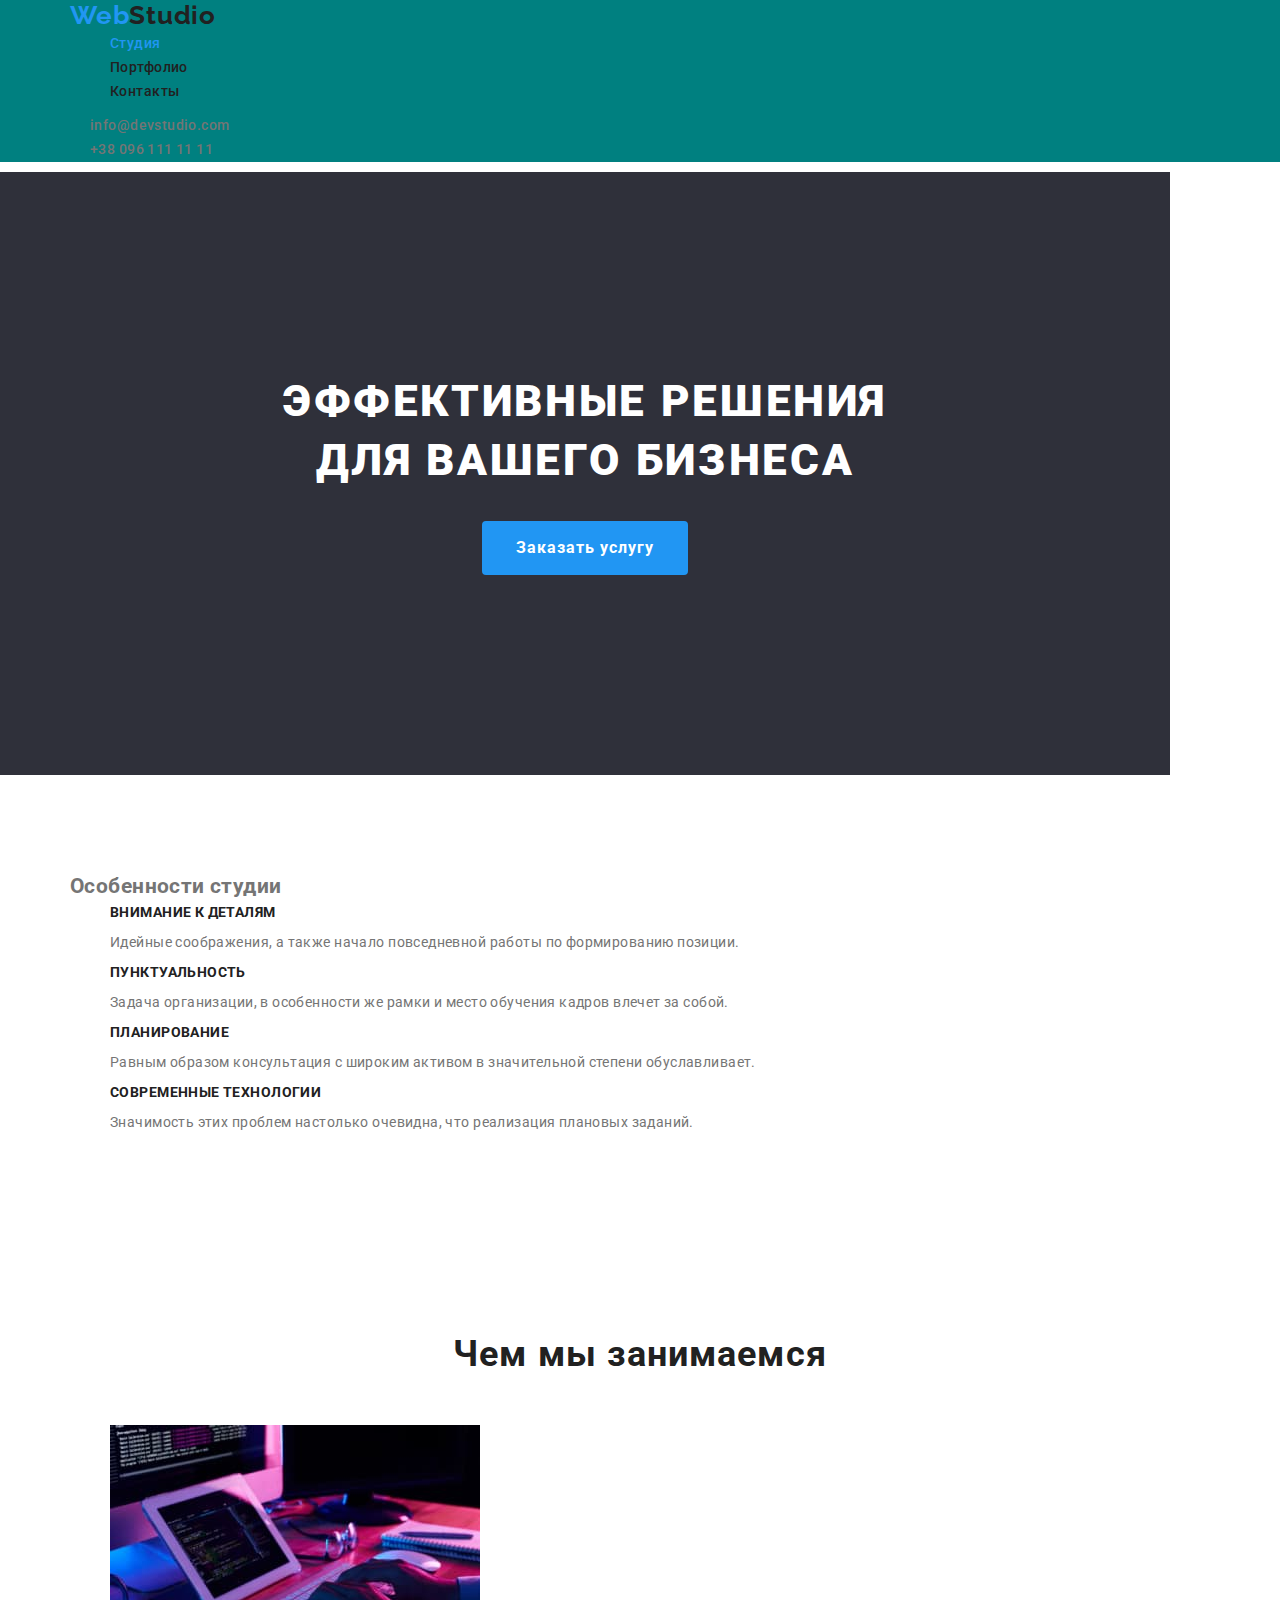
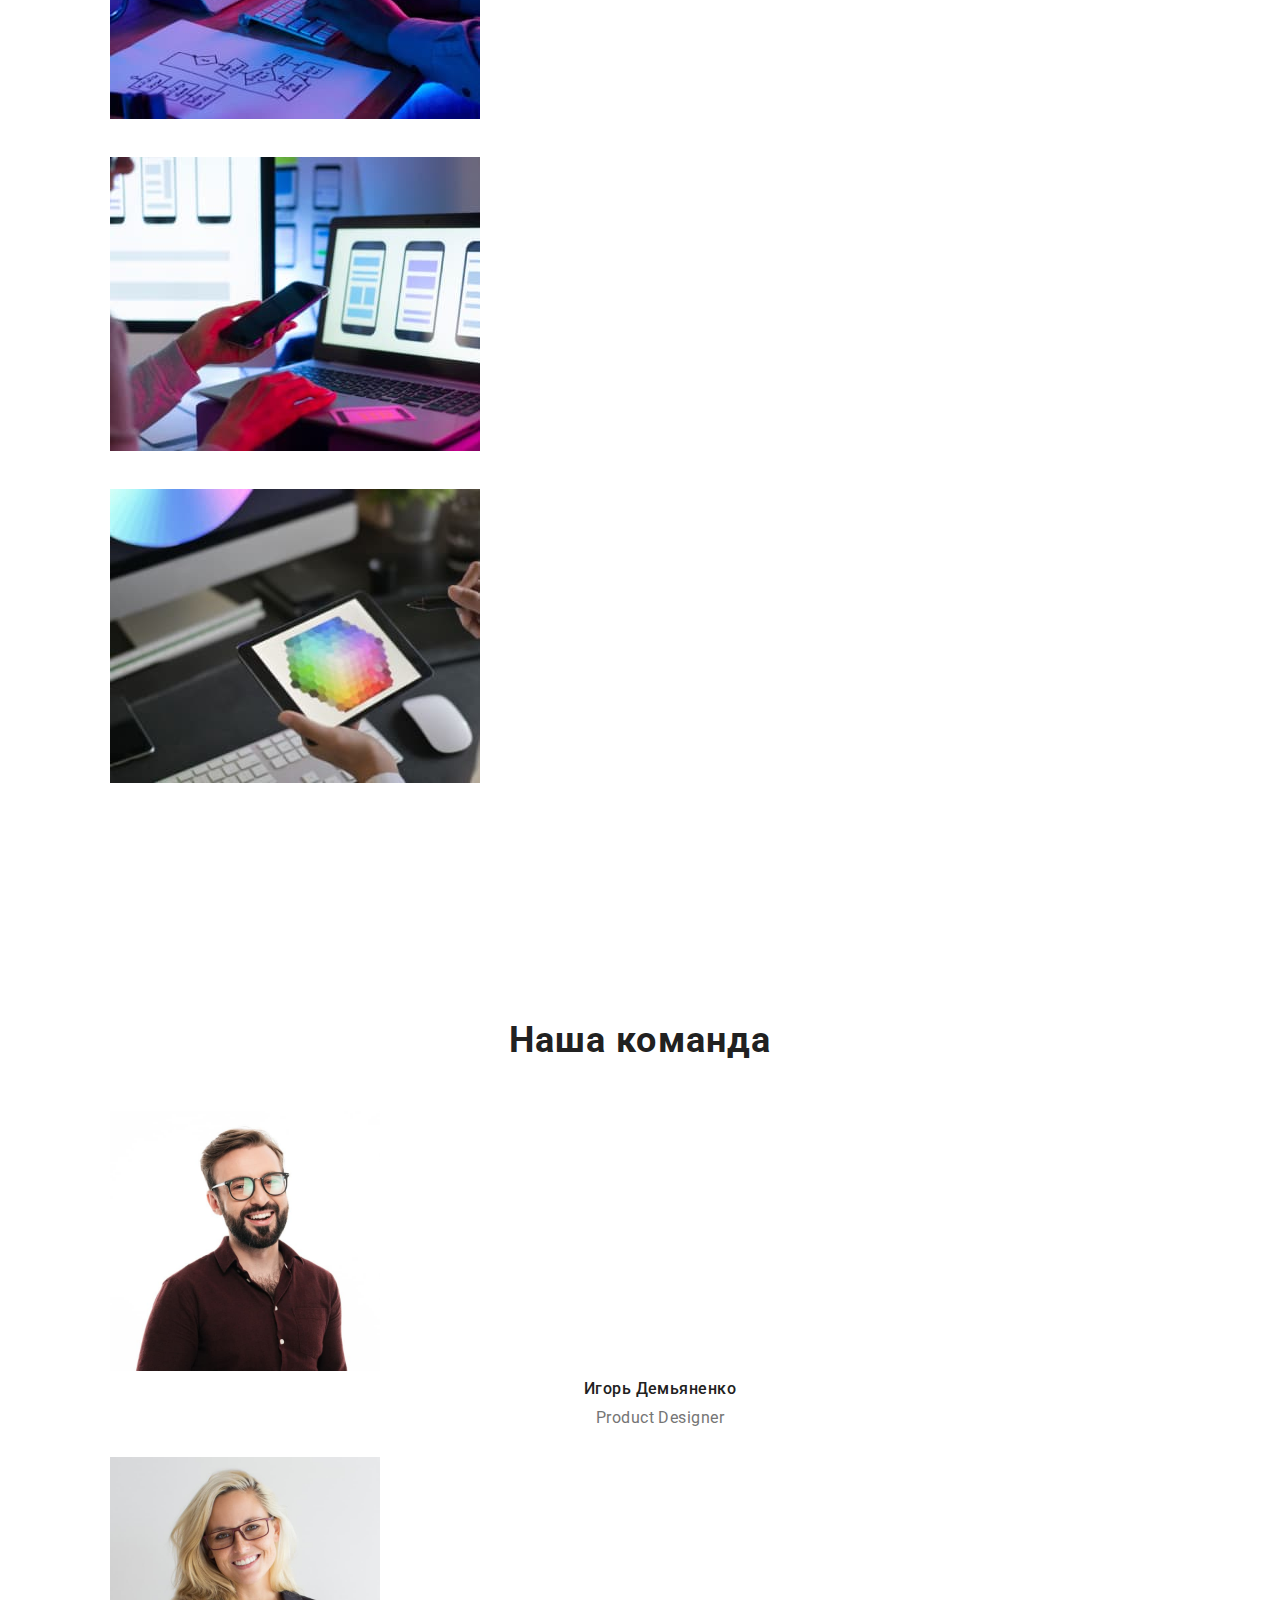
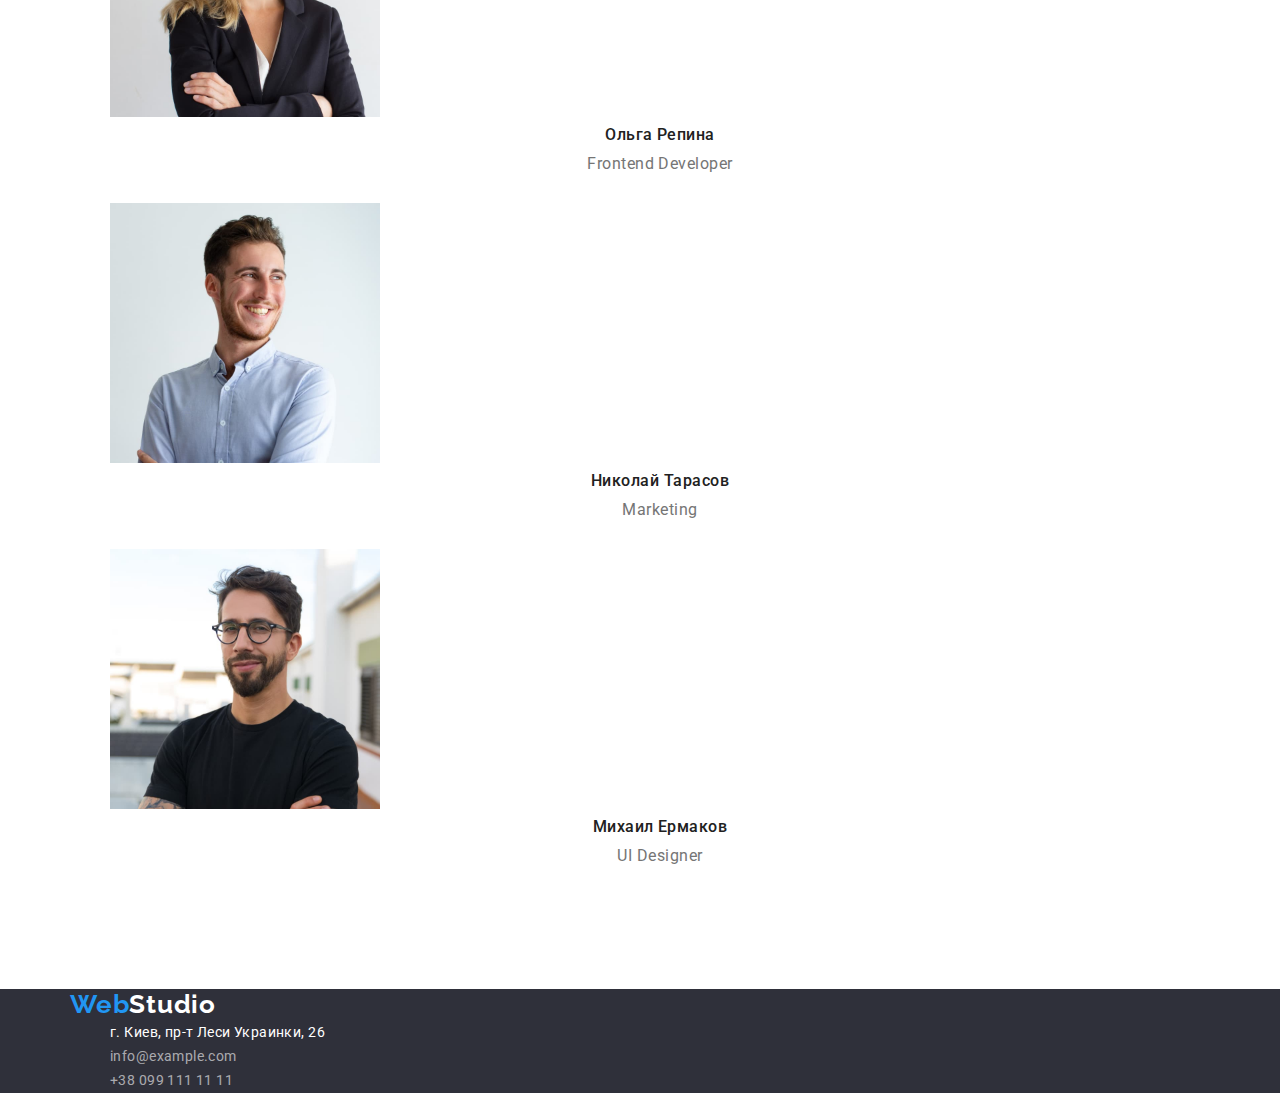
==== index.html @ b7b7a79b "Відступи" ====
<!DOCTYPE html>
<html lang="ru">
<head>
    <meta charset="UTF-8">
    <meta http-equiv="X-UA-Compatible" content="IE=edge">
    <meta name="viewport" content="width=device-width, initial-scale=1.0">
    <title>Document</title>
    <link rel="preconnect" href="https://fonts.googleapis.com">
    <link rel="preconnect" href="https://fonts.gstatic.com" crossorigin>
    <link href="https://fonts.googleapis.com/css2?family=Raleway:wght@700&family=Roboto:wght@400;500;700;900&display=swap"
        rel="stylesheet">
    <link rel="stylesheet" href="https://cdnjs.cloudflare.com/ajax/libs/modern-normalize/1.1.0/modern-normalize.min.css"
            integrity="sha512-wpPYUAdjBVSE4KJnH1VR1HeZfpl1ub8YT/NKx4PuQ5NmX2tKuGu6U/JRp5y+Y8XG2tV+wKQpNHVUX03MfMFn9Q=="
            crossorigin="anonymous" referrerpolicy="no-referrer" />   
    <link rel="stylesheet" href="./css/styles.css">
</head>
<body>
    <!--Шапка сайта-->
    <header>

    <section class="header">
        <nav>
            <div class="container">
        <a href="./index.html" class="logo"><span style="color: #2196F3;">Web</span>Studio</a>
        <ul class="list">
            <li>
                <a href="Студия" class="site-nav current">Студия</a>
            </li>
            <li>
                <a href="./portfolio.html" class="site-nav">Портфолио</a>
            </li>
            <li>
                <a href="Контакты" class="site-nav">Контакты</a>
            </li>
        </ul>
            </div>
        </nav>

        <ul class="list">
            <div class="container">
            <li>
                <a href="mailto:info@devstudio.com" class="header-item">info@devstudio.com</a>
            </li>
            <li>
                <a href="tel:+380961111111" class="header-item">+38 096 111 11 11</a>
            </li>
        </div>
        </ul>
        </section>
    </header>

    <main>
        <!--Банер, оглавление-->
        <section class="baner">
            <div class="container">
            <h1 class="baner-title">
                Эффективные решения<br>
                для вашего бизнеса
            </h1>
            <button type="button" class="btn primary">Заказать услугу</button>
            </div>
        </section>

        <!--Особенности студии-->
        <section class="section advant">
            <div class="container">
            <h2 class="title">Особенности студии</h2>
            
            <ul class="list">
                <li>
                    <h3 class="advant-title">Внимание к деталям</h3>
                    <p>Идейные соображения, а также начало повседневной работы по формированию позиции.</p>
                </li>
            </ul>

            <ul class="list">
                <li>
                    <h3 class="advant-title">Пунктуальность</h3>
                    <p>Задача организации, в особенности же рамки и место обучения кадров влечет за собой.</p>
                </li>
            </ul> 

            <ul class="list">
                <li>
                    <h3 class="advant-title">Планирование</h3>
                    <p>Равным образом консультация с широким активом в значительной степени обуславливает.</p>
                </li>
                
            </ul> 

            <ul class="list">
                <li>
                    <h3 class="advant-title">Современные технологии</h3>
                    <p>Значимость этих проблем настолько очевидна, что реализация плановых заданий.</p>
                </li>
            </ul>
            </div>
        </section>

        <!--Чем мы занимаемся-->
        <section class="section">
            <div class="container">
            <h2 class="section-title">Чем мы занимаемся</h2>
            <ul class="list">
                <li>
                    <img src="images/box1.jpg" alt="Веб дизайнер пишет код, видны только руки и компьютер с планшетом" width="370" class="img">
                </li>
                <li>
                    <img src="images/box2.jpg" alt="Веб дизайнер держит в руках телефон, на экране ноутбука есть три вида дизайна мобильного приложения для сайта" width="370" class="img">   
                </li>
                <li>
                    <img src="images/box3.jpg" alt="Веб дизайнер держит планшет с изображением палитры цветов" width="370" class="img">
                </li>
            </ul>
            </div>
        </section>

        <!--Наша команда-->
        <section class="section team">
            <div class="container">
            <h2 class="section-title">Наша команда</h2>
            <ul class="list">
                <li class="img">
                    <img src="images/imgдемьяненко.jpg" alt="Фото Игоря Демьяненко" width="270">
                    <h3 class="team-title">Игорь Демьяненко</h3>
                    <p lang="en" class="team-position">Product Designer</p>
                </li> 
                <li class="img">
                    <img src="images/imgрепина.jpg" alt="Фото Ольги Репиной" width="270">
                    <h3 class="team-title">Ольга Репина</h3>
                    <p lang="en" class="team-position">Frontend Developer</p>
                </li> 
                <li class="img">
                    <img src="images/imgтарасов.jpg" alt="Фото Николая Тарасова" width="270">
                    <h3 class="team-title">Николай Тарасов</h3>
                    <p lang="en" class="team-position">Marketing</p>
                </li> 
                <li class="img">
                    <img src="images/imgермаков.jpg" alt="Фото Михаила Ермакова" width="270">
                    <h3 class="team-title">Михаил Ермаков</h3>
                    <p lang="en" class="team-position">UI Designer</p>
                </li>
            </ul>
            </div>
        </section>

        


    </main>

    <footer class="footer">
        <div class="container">
        <a href="/index.html" class="logo"><span style="color: #2196f3;">Web</span>Studio</a>
        <address>
            <ul class="list">
                <li>
                    <a href="" class="address">г. Киев, пр-т Леси Украинки, 26</a>
                </li>
                <li>
                    <a href="mailto:info@example.com" class="contacts">info@example.com</a>
                </li>
                <li>
                    <a href="tel:+380991111111" class="contacts">+38 099 111 11 11</a>
                </li>
            </ul>
        </address>
        </div>

    </footer>
    
</body>
</html>
---- css/styles.css ----
html {
  box-sizing: border-box;
}

*,
*::before,
*::after {
  box-sizing: inherit;
}

:root {
  --primary-text-color: #757575;
  --title-text-color: #212121;
  --accent-color: #2196f3;
  --primary-white-color: #ffffff;
  --secondary-background-color: #f5f4fa;
  --dark-background-color: #2f303a;
  --footer-address-text-color: rgba(255, 255, 255, 0.6);
  --btn-primary-accent-color: #188ce8;
}

body {
  color: var(--primary-text-color);
  background-color: var(--primary-white-color);
  font-family: Roboto, sans-serif;
  letter-spacing: 0.03em;
  font-weight: 400;
  font-size: 14px;
  line-height: 1.71;

  margin: 0;
}

.container {
  margin-left: auto;
  margin-right: auto;
  width: 1170px;
  padding-left: 15px;
  padding-right: 15px;
}

.section {
  padding-top: 94px;
  padding-bottom: 94px;
}

/*Шапка сайту*/

/*.header {
  display: inline-block;
}*/

.header {
  background-color: teal;
}

.logo {
  color: var(--title-text-color);
  font-family: Raleway, sans-serif;
  font-weight: 700;
  font-size: 26px;
  line-height: 1.19;
  letter-spacing: 0.03em;
  text-decoration: none;
}

.site-nav,
.header-item {
  font-weight: 500;

  line-height: 1.14;
  text-decoration: none;
}

.site-nav {
  color: #212121;
}

.header-item {
  color: var(--primary-text-color);
}

.site-nav.current {
  color: var(--accent-color);
}

.site-nav:hover,
.site-nav:focus {
  color: var(--accent-color);
}

.header-item:hover,
.header-item:focus {
  color: var(--accent-color);
}

/*Основний контент*/

h1,
h2,
h3,
p,
ul {
  margin-top: 0;
  margin-bottom: 0;
}

.baner-title {
  color: var(--primary-white-color);
  cursor: pointer;
  font-weight: 900;
  font-size: 44px;
  line-height: 1.36;
  text-align: center;
  letter-spacing: 0.06em;
  text-transform: uppercase;

  padding-top: 200px;
  margin-bottom: 30px;
}

.baner {
  background-color: var(--dark-background-color);
  text-align: center;
  display: inline-block;
}

.btn {
  cursor: pointer;
  color: var(--accent-color);
  background-color: var(--primary-white-color);
  font-family: inherit;
  text-align: center;
  font-size: 16px;

  display: inline-block;
  border-radius: 4px;
  text-align: center;
}

.btn.primary {
  color: var(--primary-white-color);
  background-color: var(--accent-color);
  font-weight: 700;

  line-height: 1.88;
  display: flex;
  align-items: center;
  letter-spacing: 0.06em;
  border: 2px solid var(--accent-color);

  margin-bottom: 200px;
  margin-left: auto;
  margin-right: auto;
  min-width: 200px;
  padding: 10px 32px;
}

.btn.primary:focus,
.btn.primary:hover {
  background-color: var(--btn-primary-accent-color);
}

.btn.secondary {
  color: var(--title-text-color);
  background-color: var(--secondary-background-color);
  font-weight: 500;
  letter-spacing: 0.03em;
  line-height: 1.62;

  min-width: 73px;
  padding: 6px, 22px;
  border-color: var(--secondary-background-color);
}

.btn:focus,
.btn:hover {
  color: var(--primary-white-color);
  background-color: var(--accent-color);
}

.section-title,
.list-title {
  color: var(--title-text-color);
}

.section-title {
  font-weight: 700;
  font-size: 36px;
  line-height: 1.17;
  letter-spacing: 0.03em;
  text-align: center;
  margin-bottom: 50px;
}

.advant-title {
  color: var(--title-text-color);
  font-size: 14px;
  margin-bottom: 10px;
}

/*.advant {
  margin-bottom: 94px;
}*/

.advant-title,
.list-title {
  font-weight: 700;

  line-height: 1.14;
  text-transform: uppercase;
}

.work-list .list-title {
  font-weight: 700;
  font-size: 18px;
  line-height: 2;
  letter-spacing: 0.06em;
  text-transform: none;
}

.list {
  list-style: none;
  margin-bottom: 10px;
}

.team-title,
.team-position {
  font-size: 16px;
  line-height: 1.19;
  text-align: center;
  letter-spacing: 0.03em;
}

.img {
  margin-bottom: 30px;
}

.team-title {
  color: var(--title-text-color);
  font-weight: 500;
  margin-bottom: 10px;
}

.link {
  text-decoration: none;
}

.variaty {
  color: var(--primary-text-color);
}

/*.team-position {
  font-weight: 400;
}*/

.works {
  background-color: tomato;
}

.work-list .variaty {
  font-size: 16px;
  line-height: 1.88;
  letter-spacing: 0.03em;
}

.list-title,
.variaty {
  margin-bottom: 4px;
}
.work-list .img {
  margin-bottom: 20px;
}

/*footer*/

.footer {
  background-color: var(--dark-background-color);
}

/*.footer .logo {
  padding-top: 60px;
  margin-bottom: 20px;
}*/

.address,
.footer .logo {
  color: var(--primary-white-color);
}

.contacts {
  color: var(--footer-address-text-color);
}

.address,
.contacts {
  font-style: normal;
  text-decoration: none;
  margin-bottom: 9px;
}

.address:focus,
.address:hover {
  color: var(--accent-color);
}

.contacts:hover,
.contacts:focus {
  color: var(--accent-color);
}
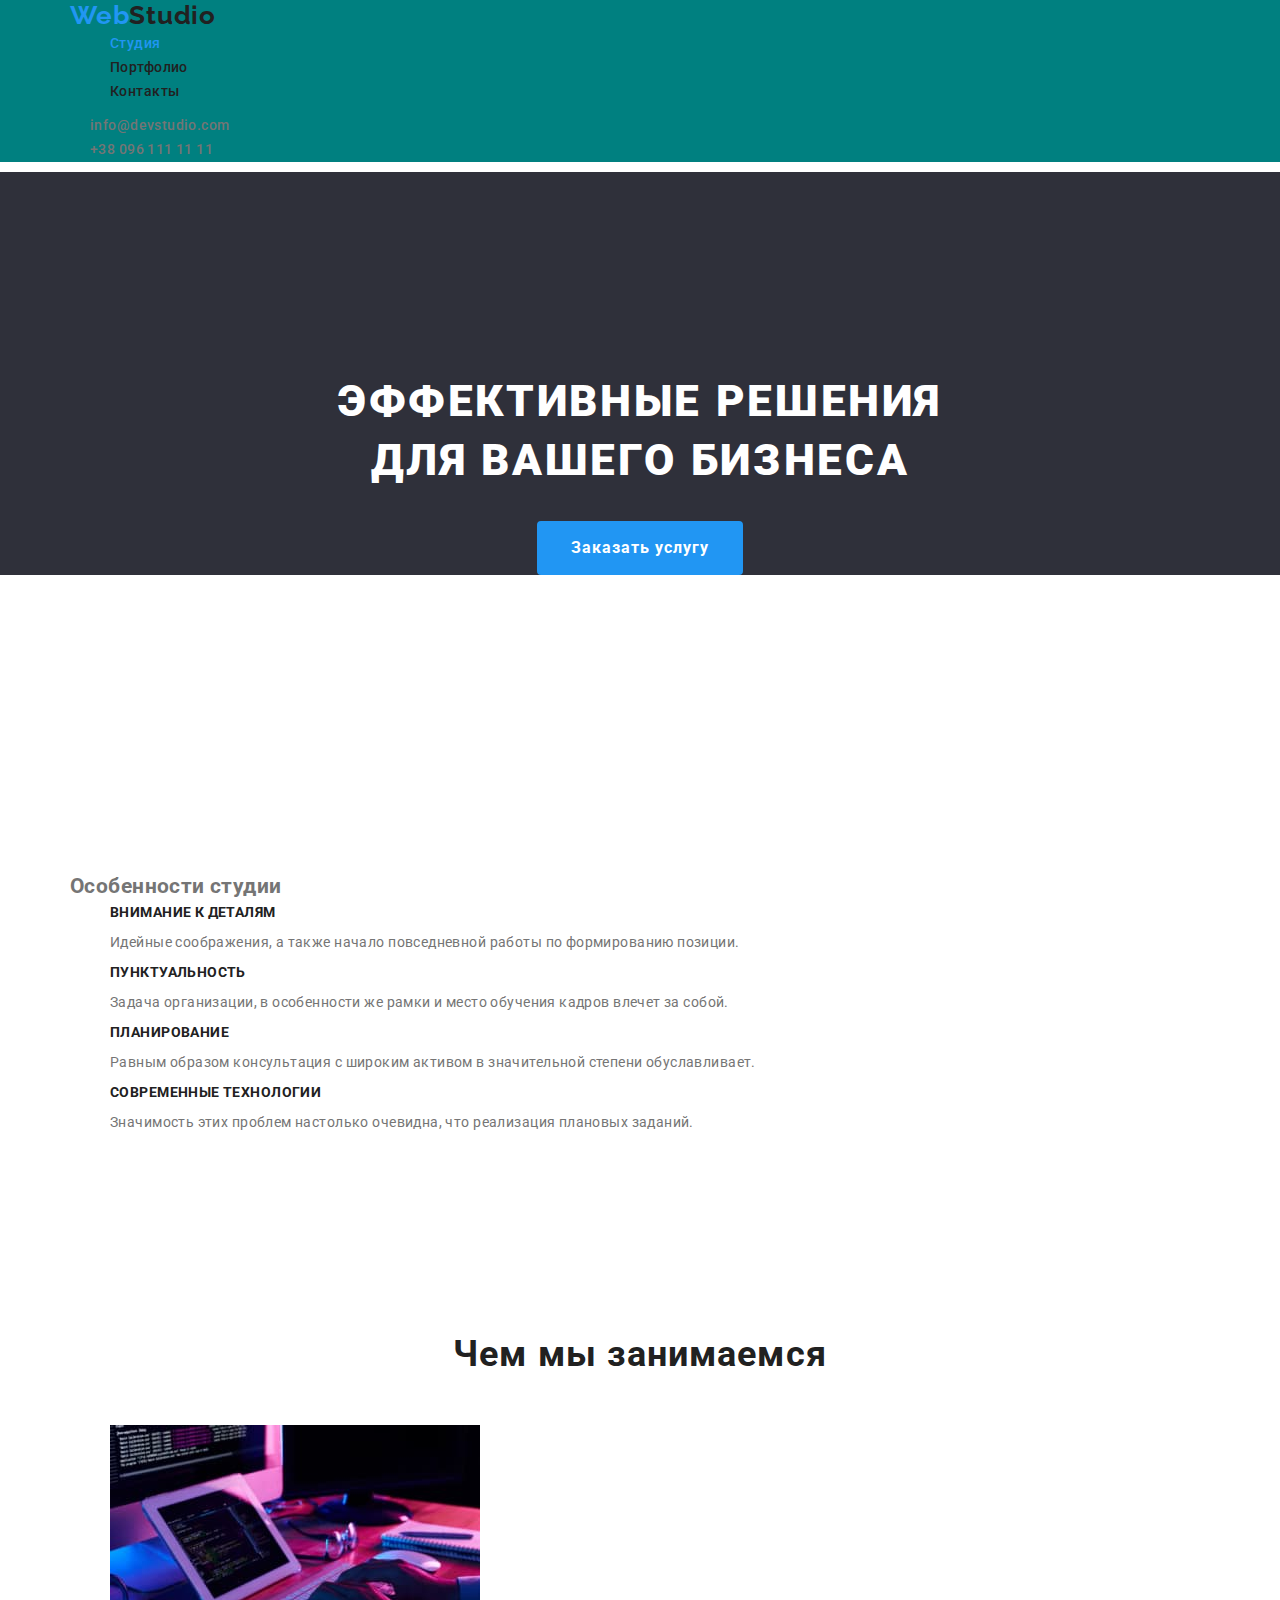
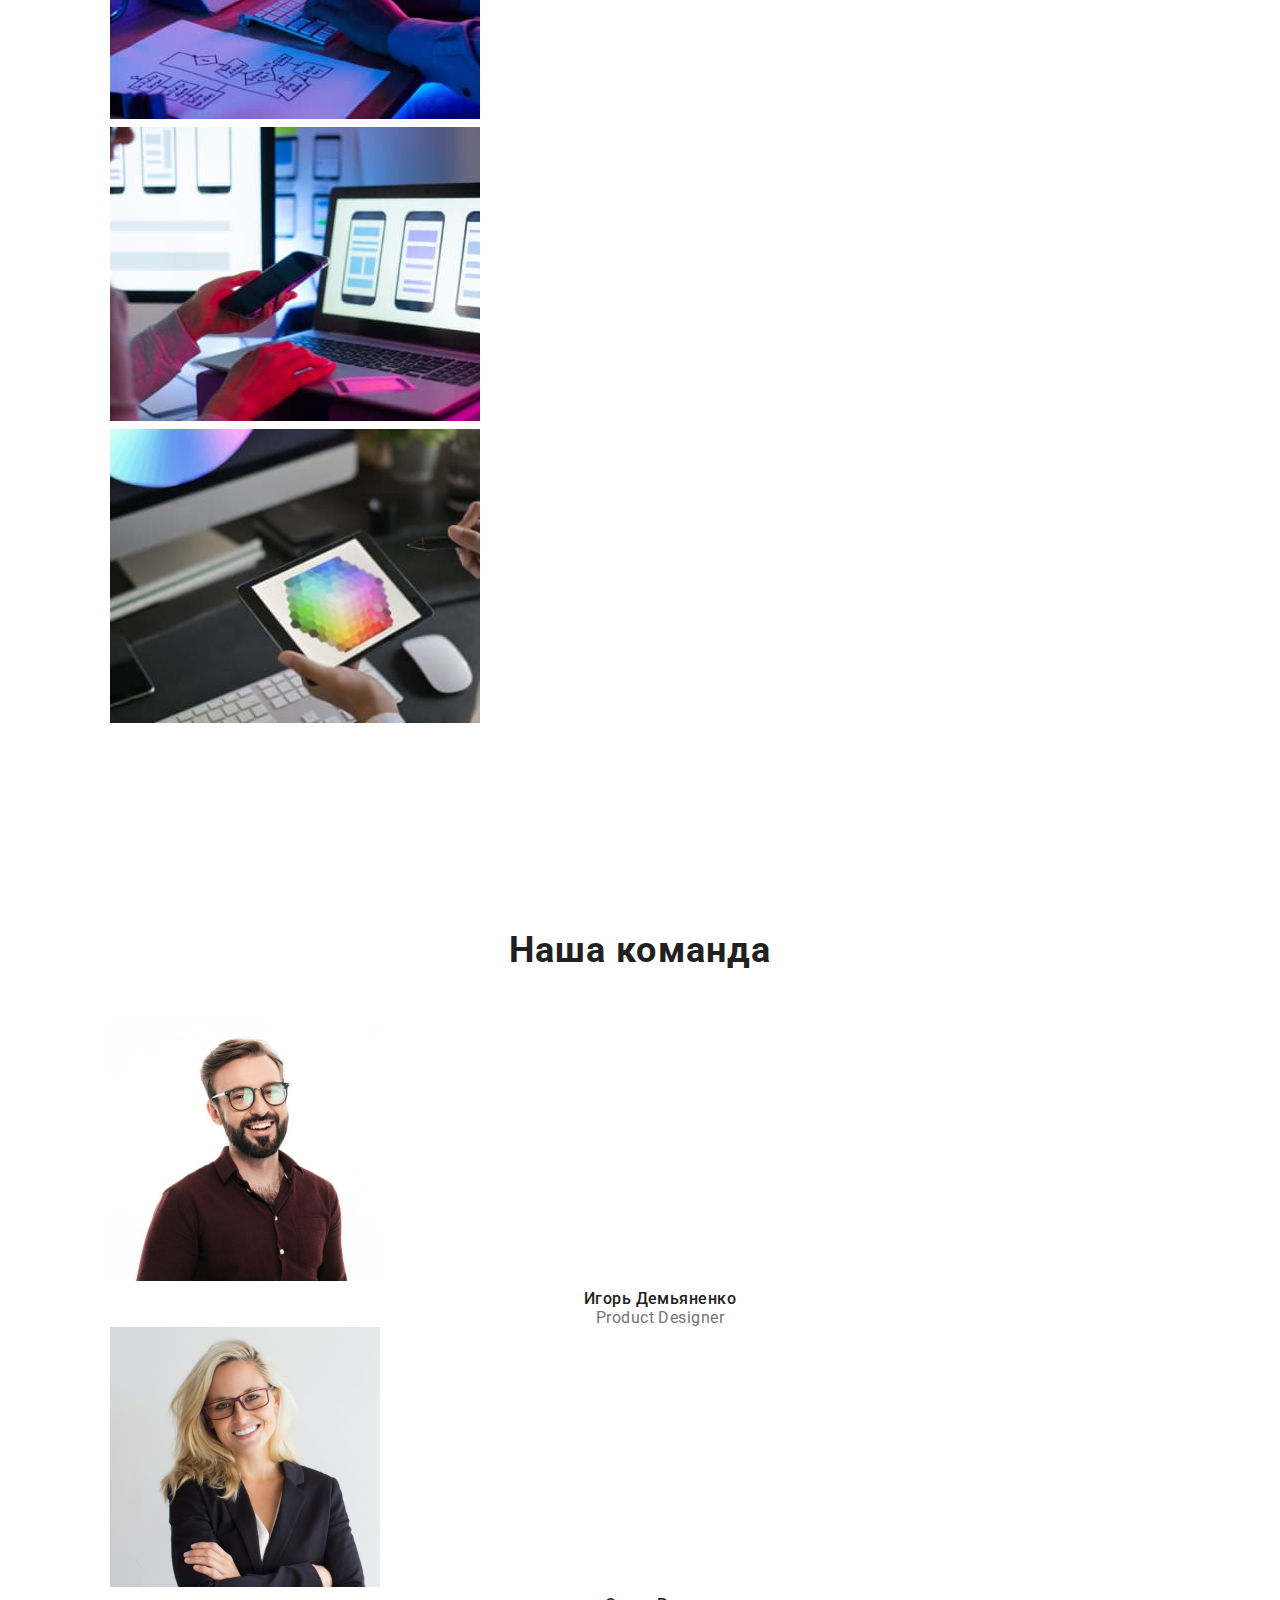
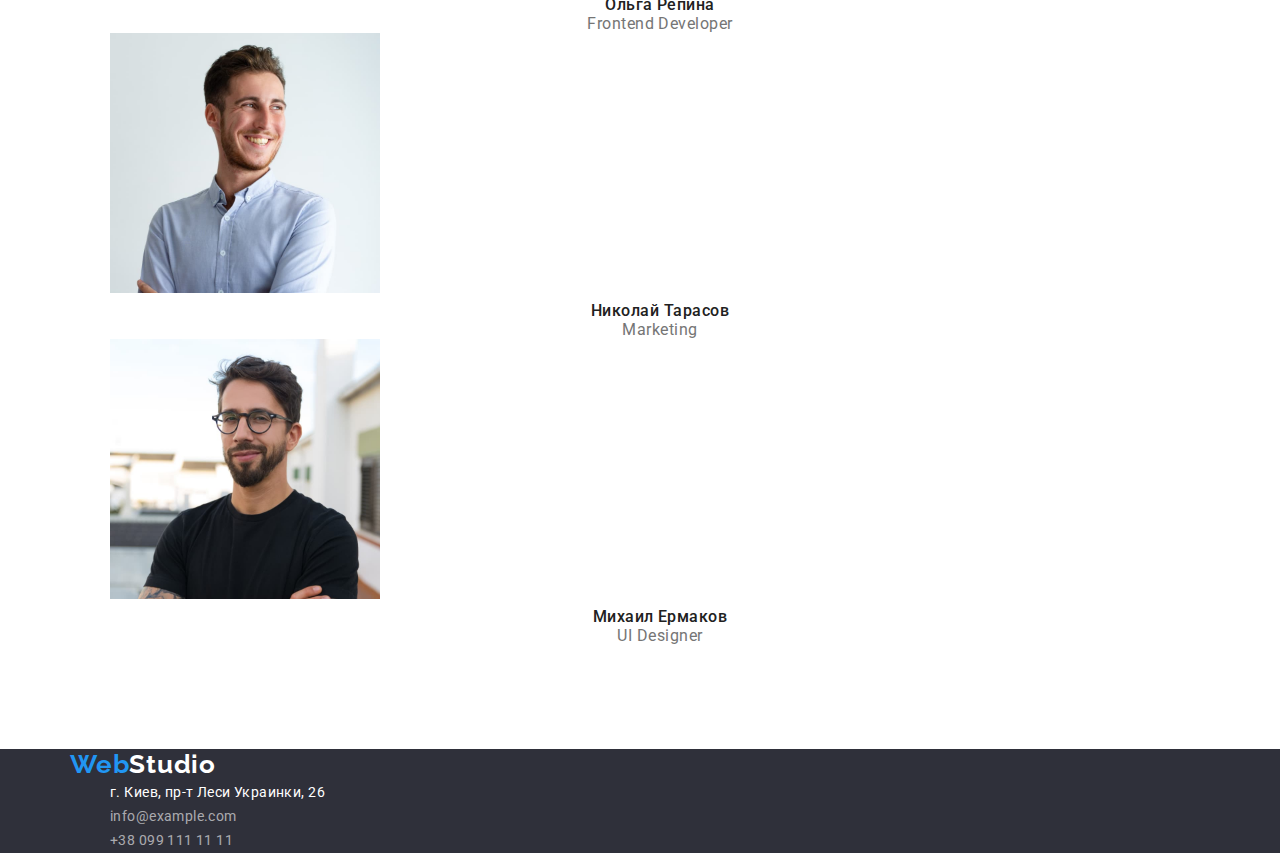
==== commit 080581a4: "Скинуті відступи" ====
--- a/index.html
+++ b/index.html
@@ -44,7 +44,7 @@
             <li>
                 <a href="tel:+380961111111" class="header-item">+38 096 111 11 11</a>
             </li>
-        </div>
+            </div>
         </ul>
         </section>
     </header>
--- a/css/styles.css
+++ b/css/styles.css
@@ -105,6 +105,10 @@
   margin-bottom: 0;
 }
 
+.ul {
+  margin-left: 0;
+}
+
 .baner-title {
   color: var(--primary-white-color);
   cursor: pointer;
@@ -122,7 +126,8 @@
 .baner {
   background-color: var(--dark-background-color);
   text-align: center;
-  display: inline-block;
+
+  /*display: inline-block; !!!! */
 }
 
 .btn {
@@ -133,7 +138,7 @@
   text-align: center;
   font-size: 16px;
 
-  display: inline-block;
+  /*display: inline-block; !!!! */
   border-radius: 4px;
   text-align: center;
 }
@@ -147,8 +152,8 @@
   display: flex;
   align-items: center;
   letter-spacing: 0.06em;
+
   border: 2px solid var(--accent-color);
-
   margin-bottom: 200px;
   margin-left: auto;
   margin-right: auto;
@@ -190,12 +195,14 @@
   line-height: 1.17;
   letter-spacing: 0.03em;
   text-align: center;
+
   margin-bottom: 50px;
 }
 
 .advant-title {
   color: var(--title-text-color);
   font-size: 14px;
+
   margin-bottom: 10px;
 }
 
@@ -221,7 +228,8 @@
 
 .list {
   list-style: none;
-  margin-bottom: 10px;
+
+  margin-bottom: 10px; /*!!!!*/
 }
 
 .team-title,
@@ -232,14 +240,15 @@
   letter-spacing: 0.03em;
 }
 
-.img {
-  margin-bottom: 30px;
-}
+/*.img {
+  margin-bottom: 30px;  !!!!!!
+}*/
 
 .team-title {
   color: var(--title-text-color);
   font-weight: 500;
-  margin-bottom: 10px;
+
+  /*margin-bottom: 10px;  !!!!!*/
 }
 
 .link {
@@ -264,13 +273,13 @@
   letter-spacing: 0.03em;
 }
 
-.list-title,
+/*.list-title,
 .variaty {
   margin-bottom: 4px;
 }
 .work-list .img {
-  margin-bottom: 20px;
-}
+  margin-bottom: 20px;   !!!!!
+} */
 
 /*footer*/
 
@@ -296,7 +305,8 @@
 .contacts {
   font-style: normal;
   text-decoration: none;
-  margin-bottom: 9px;
+
+  /*margin-bottom: 9px;  !!!!!*/
 }
 
 .address:focus,
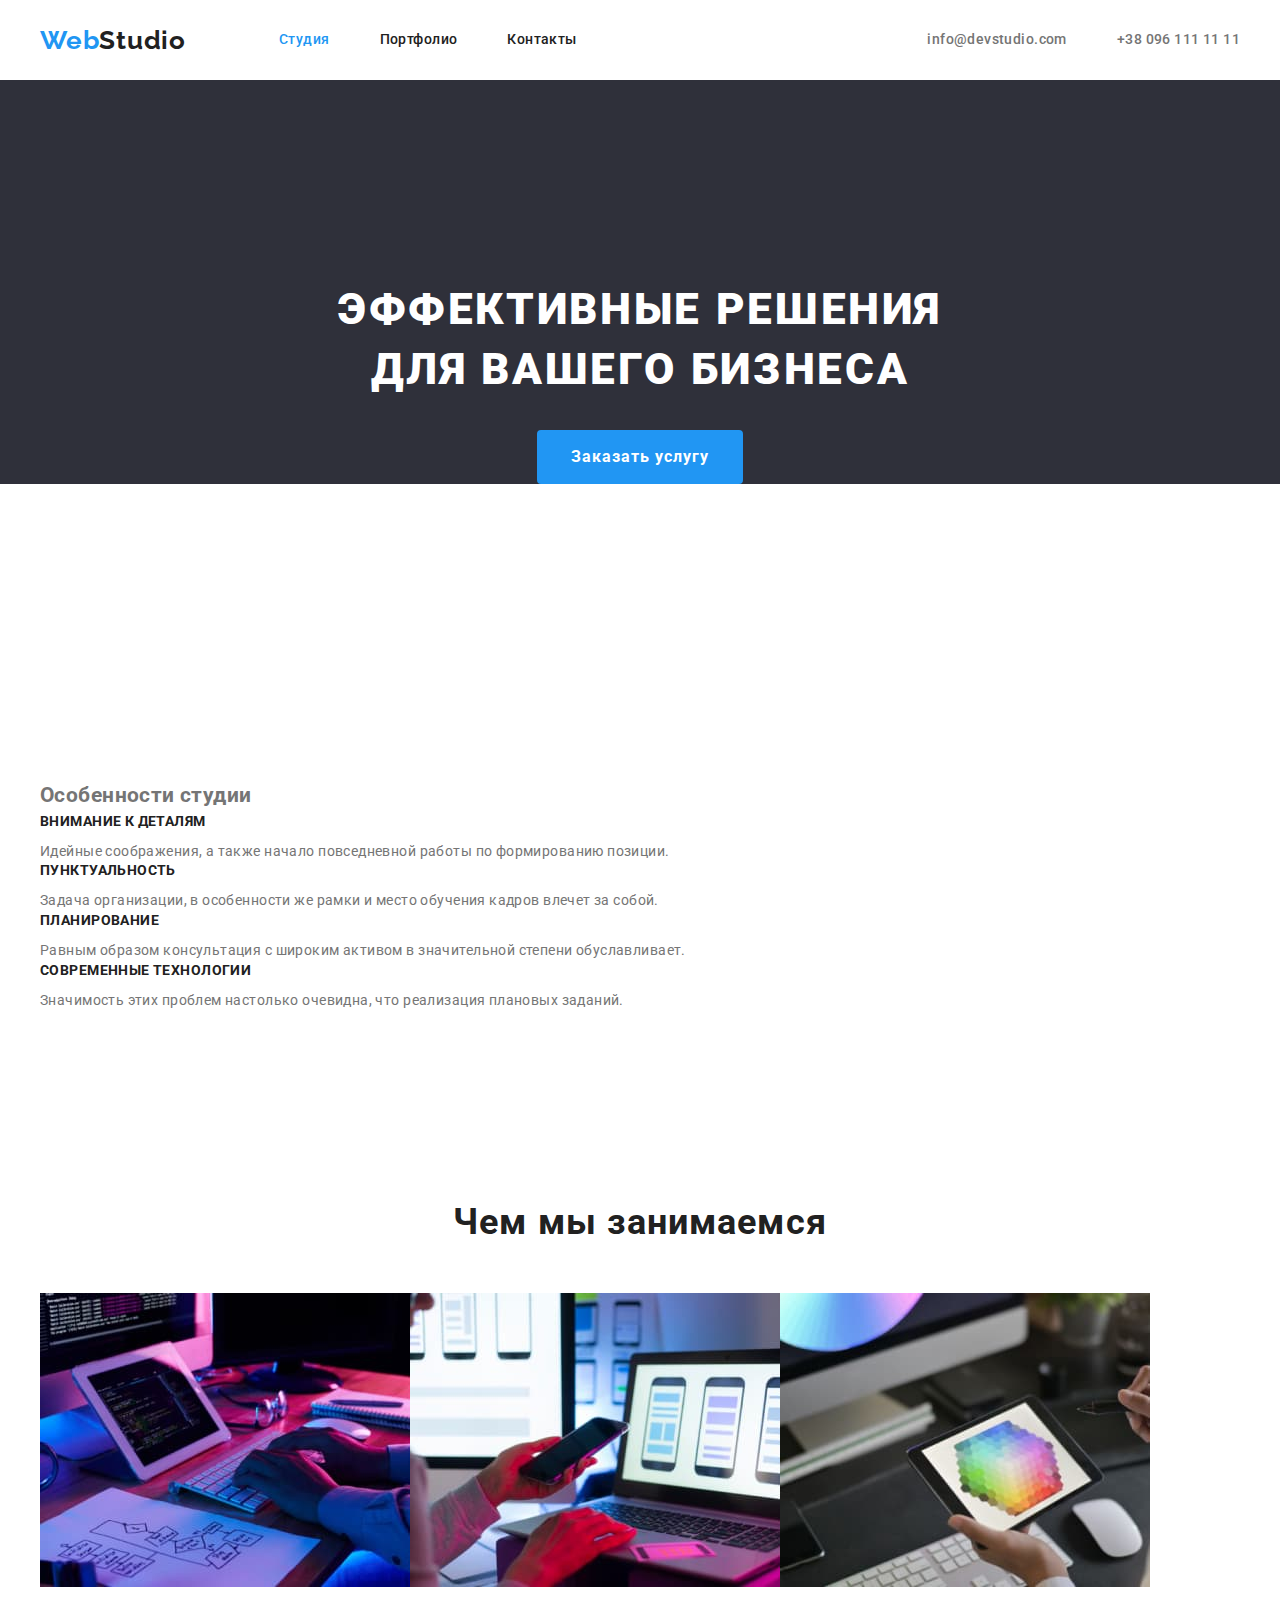
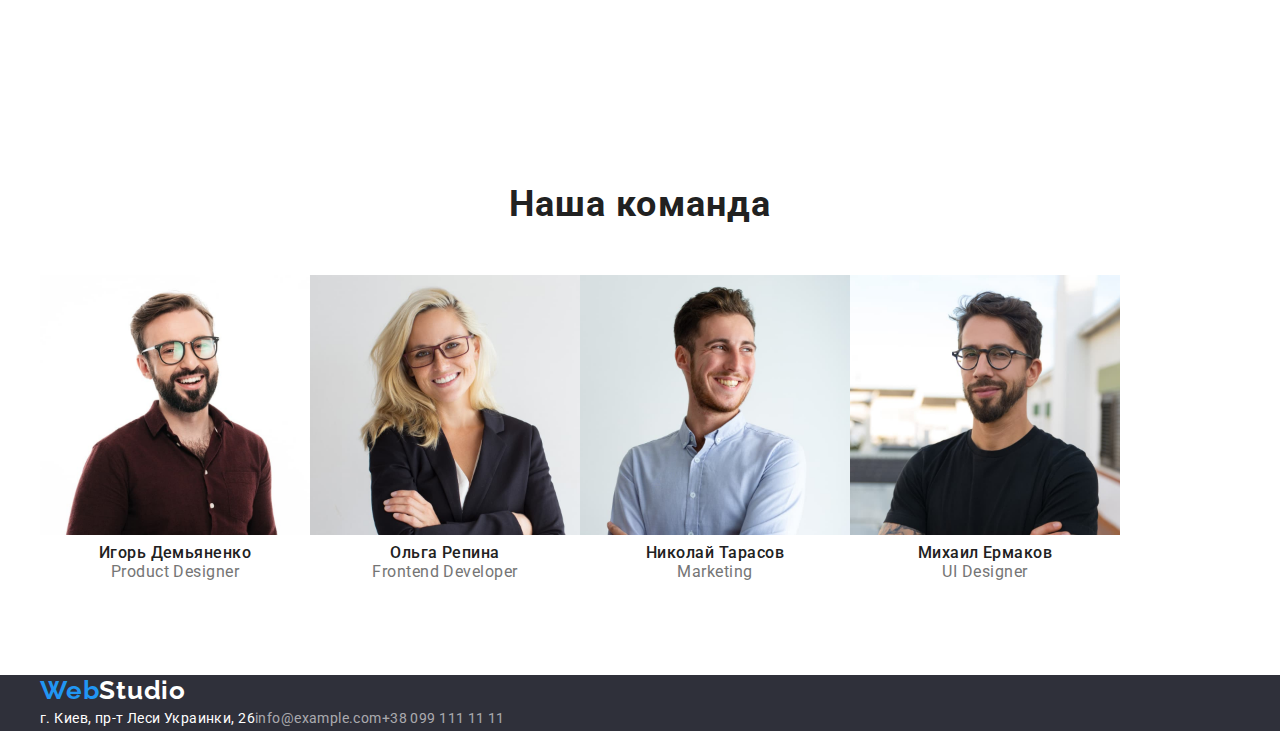
==== commit 1aaa4675: "flex шапка сайту" ====
--- a/index.html
+++ b/index.html
@@ -17,35 +17,35 @@
 <body>
     <!--Шапка сайта-->
     <header>
-
     <section class="header">
+        <div class="container head-container">
+                               
+        <a href="./index.html" class="logo link"><span style="color: #2196F3;">Web</span>Studio</a>
         <nav>
-            <div class="container">
-        <a href="./index.html" class="logo"><span style="color: #2196F3;">Web</span>Studio</a>
         <ul class="list">
-            <li>
-                <a href="Студия" class="site-nav current">Студия</a>
+            <li class="item">
+                <a href="Студия" class="site-nav current link">Студия</a>
             </li>
-            <li>
-                <a href="./portfolio.html" class="site-nav">Портфолио</a>
+            <li class="item">
+                <a href="./portfolio.html" class="site-nav link">Портфолио</a>
             </li>
-            <li>
-                <a href="Контакты" class="site-nav">Контакты</a>
+            <li class="item">
+                <a href="Контакты" class="site-nav link">Контакты</a>
             </li>
-        </ul>
-            </div>
+        </ul>           
         </nav>
 
-        <ul class="list">
-            <div class="container">
-            <li>
-                <a href="mailto:info@devstudio.com" class="header-item">info@devstudio.com</a>
+        <ul class="list contacts">
+            <li class="item">
+                <a href="mailto:info@devstudio.com" class="header-item link">info@devstudio.com</a>
             </li>
-            <li>
-                <a href="tel:+380961111111" class="header-item">+38 096 111 11 11</a>
+            <li class="item">
+                <a href="tel:+380961111111" class="header-item link">+38 096 111 11 11</a>
             </li>
-            </div>
+            
         </ul>
+        
+        </div>
         </section>
     </header>
 
--- a/css/styles.css
+++ b/css/styles.css
@@ -1,12 +1,6 @@
-html {
+/*html {
   box-sizing: border-box;
-}
-
-*,
-*::before,
-*::after {
-  box-sizing: inherit;
-}
+}*/
 
 :root {
   --primary-text-color: #757575;
@@ -34,7 +28,7 @@
 .container {
   margin-left: auto;
   margin-right: auto;
-  width: 1170px;
+  width: 1200px;
   padding-left: 15px;
   padding-right: 15px;
 }
@@ -46,15 +40,18 @@
 
 /*Шапка сайту*/
 
-/*.header {
-  display: inline-block;
-}*/
-
 .header {
-  background-color: teal;
+  border: solid 1x #ececec;
+}
+
+.head-container {
+  display: flex;
+  align-items: center;
 }
 
 .logo {
+  margin-right: 93px;
+
   color: var(--title-text-color);
   font-family: Raleway, sans-serif;
   font-weight: 700;
@@ -76,8 +73,33 @@
   color: #212121;
 }
 
+.site-nav.link {
+  display: block;
+  padding-top: 32px;
+  padding-bottom: 32px;
+}
+
+.list {
+  display: flex;
+
+  list-style: none;
+}
+
+.list .item:not(:last-child) {
+  margin-right: 50px;
+}
+
+.list.contacts {
+  margin-left: auto;
+}
+
 .header-item {
   color: var(--primary-text-color);
+}
+
+.site-nav.link,
+.header-item.link {
+  display: block;
 }
 
 .site-nav.current {
@@ -107,6 +129,7 @@
 
 .ul {
   margin-left: 0;
+  margin-right: 0;
 }
 
 .baner-title {
@@ -164,6 +187,7 @@
 .btn.primary:focus,
 .btn.primary:hover {
   background-color: var(--btn-primary-accent-color);
+  border-color: var(--btn-primary-accent-color);
 }
 
 .btn.secondary {
@@ -174,14 +198,25 @@
   line-height: 1.62;
 
   min-width: 73px;
-  padding: 6px, 22px;
-  border-color: var(--secondary-background-color);
-}
+  padding: 6px 22px;
+  border-color: #eeeeee;
+
+  margin-bottom: 34px;
+}
+
+.btn-item:not(:last-child) {
+  margin-right: 8px;
+}
+
+/*.btn.secondary:not(:last-child) {
+  margin-right: 8px;
+}*/
 
 .btn:focus,
 .btn:hover {
   color: var(--primary-white-color);
-  background-color: var(--accent-color);
+  background-color: var(--btn-primary-accent-color);
+  border-color: var(--accent-color);
 }
 
 .section-title,
@@ -226,10 +261,15 @@
   text-transform: none;
 }
 
+.works-item {
+  margin-right: 30px;
+}
+
 .list {
+  display: flex;
+
   list-style: none;
-
-  margin-bottom: 10px; /*!!!!*/
+  padding-inline-start: 0;
 }
 
 .team-title,
@@ -263,14 +303,16 @@
   font-weight: 400;
 }*/
 
-.works {
-  background-color: tomato;
-}
-
 .work-list .variaty {
   font-size: 16px;
   line-height: 1.88;
   letter-spacing: 0.03em;
+}
+
+.works-container {
+  display: flex;
+  align-items: center;
+  flex-wrap: wrap;
 }
 
 /*.list-title,
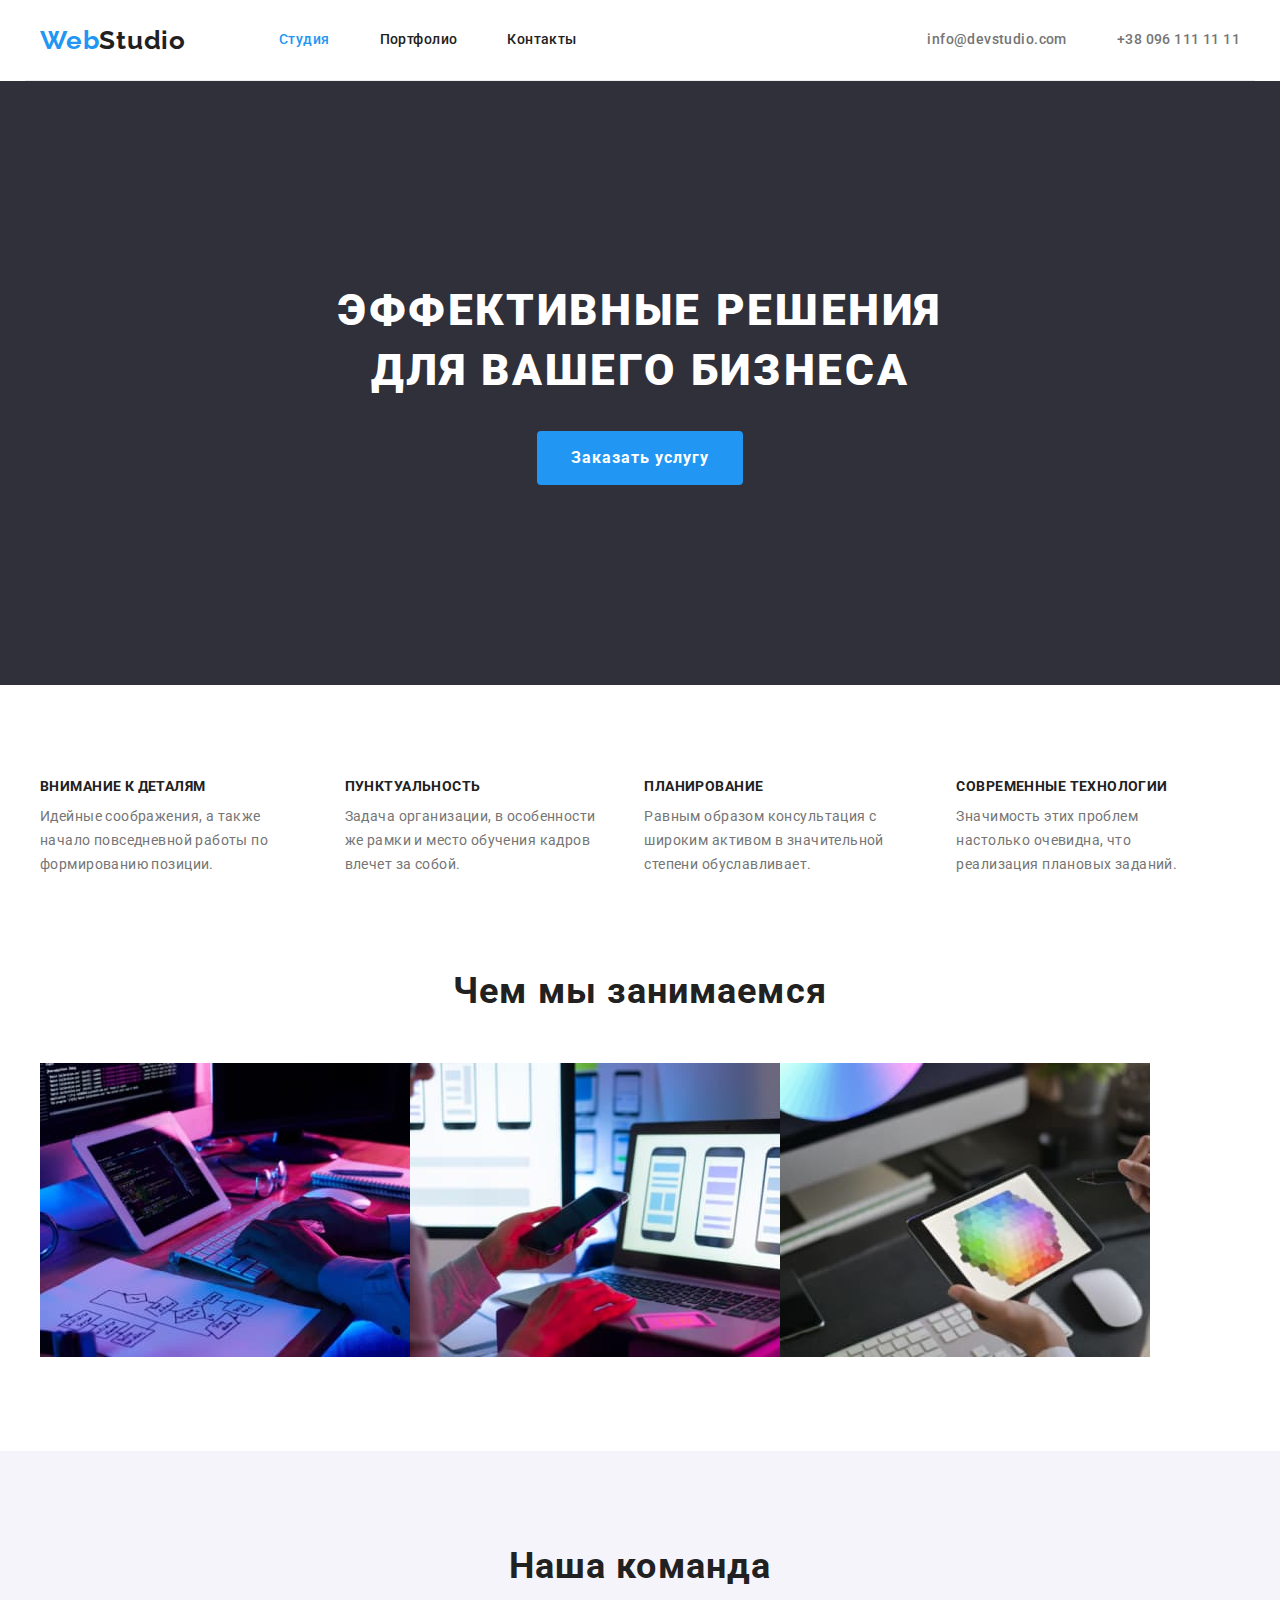
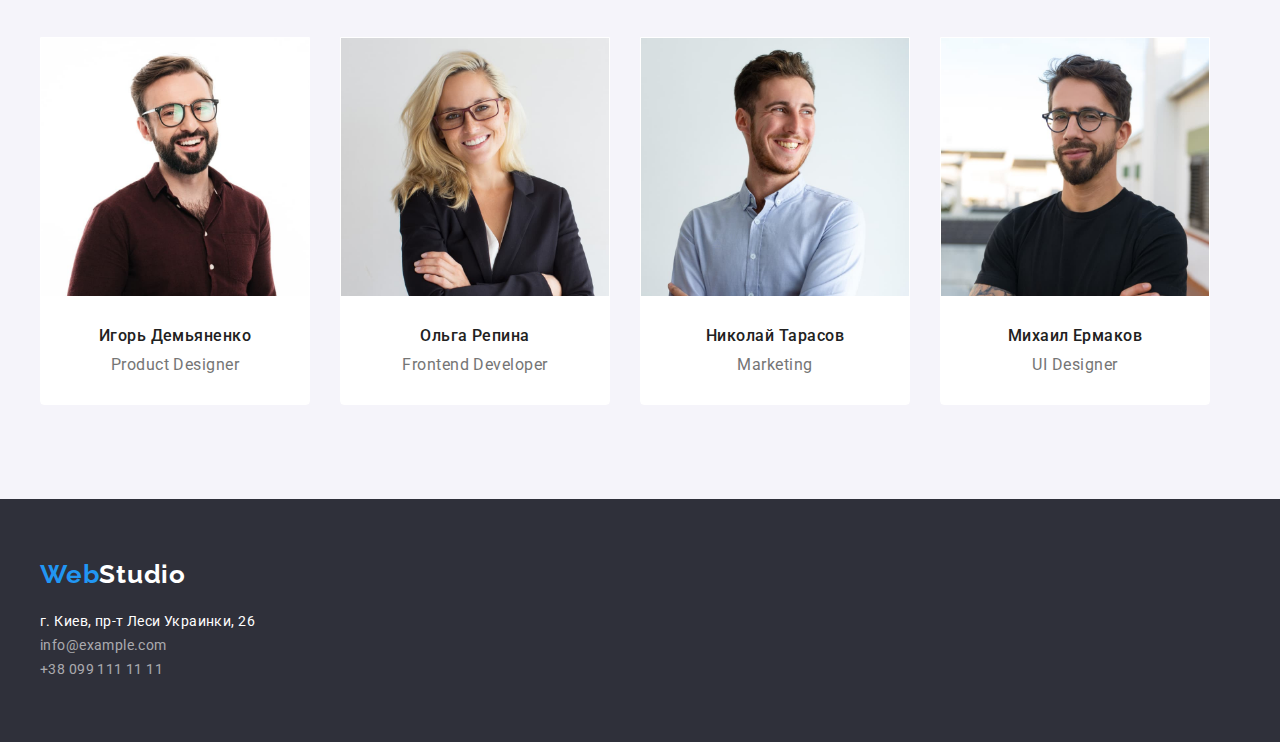
==== commit fb235092: "Хедер, футер" ====
--- a/index.html
+++ b/index.html
@@ -57,31 +57,33 @@
                 Эффективные решения<br>
                 для вашего бизнеса
             </h1>
+            <div class="button-primary">
             <button type="button" class="btn primary">Заказать услугу</button>
+            </div>
             </div>
         </section>
 
         <!--Особенности студии-->
         <section class="section advant">
-            <div class="container">
-            <h2 class="title">Особенности студии</h2>
+            <div class="container container-advant">
+            <h2 class="title visually-hidden">Особенности студии</h2>
             
             <ul class="list">
-                <li>
+                <li class="advant-items">
                     <h3 class="advant-title">Внимание к деталям</h3>
                     <p>Идейные соображения, а также начало повседневной работы по формированию позиции.</p>
                 </li>
             </ul>
 
             <ul class="list">
-                <li>
+                <li class="advant-items">
                     <h3 class="advant-title">Пунктуальность</h3>
                     <p>Задача организации, в особенности же рамки и место обучения кадров влечет за собой.</p>
                 </li>
             </ul> 
 
             <ul class="list">
-                <li>
+                <li class="advant-items">
                     <h3 class="advant-title">Планирование</h3>
                     <p>Равным образом консультация с широким активом в значительной степени обуславливает.</p>
                 </li>
@@ -89,7 +91,7 @@
             </ul> 
 
             <ul class="list">
-                <li>
+                <li class="advant-items">
                     <h3 class="advant-title">Современные технологии</h3>
                     <p>Значимость этих проблем настолько очевидна, что реализация плановых заданий.</p>
                 </li>
@@ -120,25 +122,33 @@
             <div class="container">
             <h2 class="section-title">Наша команда</h2>
             <ul class="list">
-                <li class="img">
+                <li class="images">
                     <img src="images/imgдемьяненко.jpg" alt="Фото Игоря Демьяненко" width="270">
+                    <div class="teams">
                     <h3 class="team-title">Игорь Демьяненко</h3>
                     <p lang="en" class="team-position">Product Designer</p>
+                    </div>
                 </li> 
-                <li class="img">
+                <li class="images">
                     <img src="images/imgрепина.jpg" alt="Фото Ольги Репиной" width="270">
+                    <div class="teams">
                     <h3 class="team-title">Ольга Репина</h3>
                     <p lang="en" class="team-position">Frontend Developer</p>
+                    </div>
                 </li> 
-                <li class="img">
+                <li class="images">
                     <img src="images/imgтарасов.jpg" alt="Фото Николая Тарасова" width="270">
+                    <div class="teams">
                     <h3 class="team-title">Николай Тарасов</h3>
                     <p lang="en" class="team-position">Marketing</p>
+                    </div>
                 </li> 
-                <li class="img">
+                <li class="images">
                     <img src="images/imgермаков.jpg" alt="Фото Михаила Ермакова" width="270">
+                    <div class="teams">
                     <h3 class="team-title">Михаил Ермаков</h3>
                     <p lang="en" class="team-position">UI Designer</p>
+                    </div>
                 </li>
             </ul>
             </div>
@@ -153,7 +163,7 @@
         <div class="container">
         <a href="/index.html" class="logo"><span style="color: #2196f3;">Web</span>Studio</a>
         <address>
-            <ul class="list">
+            <ul class="footer-list">
                 <li>
                     <a href="" class="address">г. Киев, пр-т Леси Украинки, 26</a>
                 </li>
--- a/css/styles.css
+++ b/css/styles.css
@@ -40,8 +40,8 @@
 
 /*Шапка сайту*/
 
-.header {
-  border: solid 1x #ececec;
+.container.head-container {
+  border-bottom: solid 1px #ececec;
 }
 
 .head-container {
@@ -132,6 +132,19 @@
   margin-right: 0;
 }
 
+.visually-hidden {
+  position: absolute;
+  width: 1px;
+  height: 1px;
+  margin: -1px;
+  border: 0;
+  padding: 0;
+  white-space: nowrap;
+  clip-path: inset(100%);
+  clip: rect(0 0 0 0);
+  overflow: hidden;
+}
+
 .baner-title {
   color: var(--primary-white-color);
   cursor: pointer;
@@ -177,11 +190,15 @@
   letter-spacing: 0.06em;
 
   border: 2px solid var(--accent-color);
-  margin-bottom: 200px;
+  /*margin-bottom: 200px;*/
   margin-left: auto;
   margin-right: auto;
   min-width: 200px;
   padding: 10px 32px;
+}
+
+.button-primary {
+  padding-bottom: 200px;
 }
 
 .btn.primary:focus,
@@ -234,6 +251,15 @@
   margin-bottom: 50px;
 }
 
+.container-advant {
+  display: flex;
+}
+
+.list .advant-items {
+  margin-right: 30px;
+  margin-left: 0;
+}
+
 .advant-title {
   color: var(--title-text-color);
   font-size: 14px;
@@ -251,6 +277,20 @@
 
   line-height: 1.14;
   text-transform: uppercase;
+}
+
+.section.advant {
+  padding-bottom: 0;
+}
+
+.section.team {
+  background-color: var(--secondary-background-color);
+}
+
+.teams {
+  padding-top: 30px;
+  padding-bottom: 30px;
+  background-color: #ffffff;
 }
 
 .work-list .list-title {
@@ -262,7 +302,7 @@
 }
 
 .works-item {
-  margin-right: 30px;
+  margin-bottom: 30px;
 }
 
 .list {
@@ -280,15 +320,28 @@
   letter-spacing: 0.03em;
 }
 
-/*.img {
-  margin-bottom: 30px;  !!!!!!
+/*.team-position {
+  padding-bottom: 30px;
 }*/
+
+img {
+  display: block;
+  max-width: 100%;
+  height: auto;
+}
 
 .team-title {
   color: var(--title-text-color);
   font-weight: 500;
-
-  /*margin-bottom: 10px;  !!!!!*/
+  margin-bottom: 10px;
+}
+
+.images {
+  margin-right: 30px;
+  border: solid 1px #ffffff; /* !!!!!!!*/
+  border-bottom-right-radius: 4px;
+  border-bottom-left-radius: 4px;
+  box-shadow: rgba(0, 0, 0, 0.14); /*!!!!!!!*/
 }
 
 .link {
@@ -303,6 +356,16 @@
   font-weight: 400;
 }*/
 
+.btn-list {
+  justify-content: center;
+  padding-top: 100px;
+  margin-bottom: 56px;
+}
+
+.section.works {
+  padding-top: 0;
+}
+
 .work-list .variaty {
   font-size: 16px;
   line-height: 1.88;
@@ -312,7 +375,12 @@
 .works-container {
   display: flex;
   align-items: center;
+  justify-content: space-between;
   flex-wrap: wrap;
+}
+
+.portfolio-item {
+  padding: 20px 24px;
 }
 
 /*.list-title,
@@ -329,10 +397,17 @@
   background-color: var(--dark-background-color);
 }
 
-/*.footer .logo {
+.footer .logo {
+  display: block;
   padding-top: 60px;
   margin-bottom: 20px;
-}*/
+}
+
+.footer-list {
+  list-style: none;
+  padding-inline-start: 0;
+  padding-bottom: 60px;
+}
 
 .address,
 .footer .logo {
@@ -351,6 +426,11 @@
   /*margin-bottom: 9px;  !!!!!*/
 }
 
+.address,
+.mail {
+  margin-bottom: 9px;
+}
+
 .address:focus,
 .address:hover {
   color: var(--accent-color);
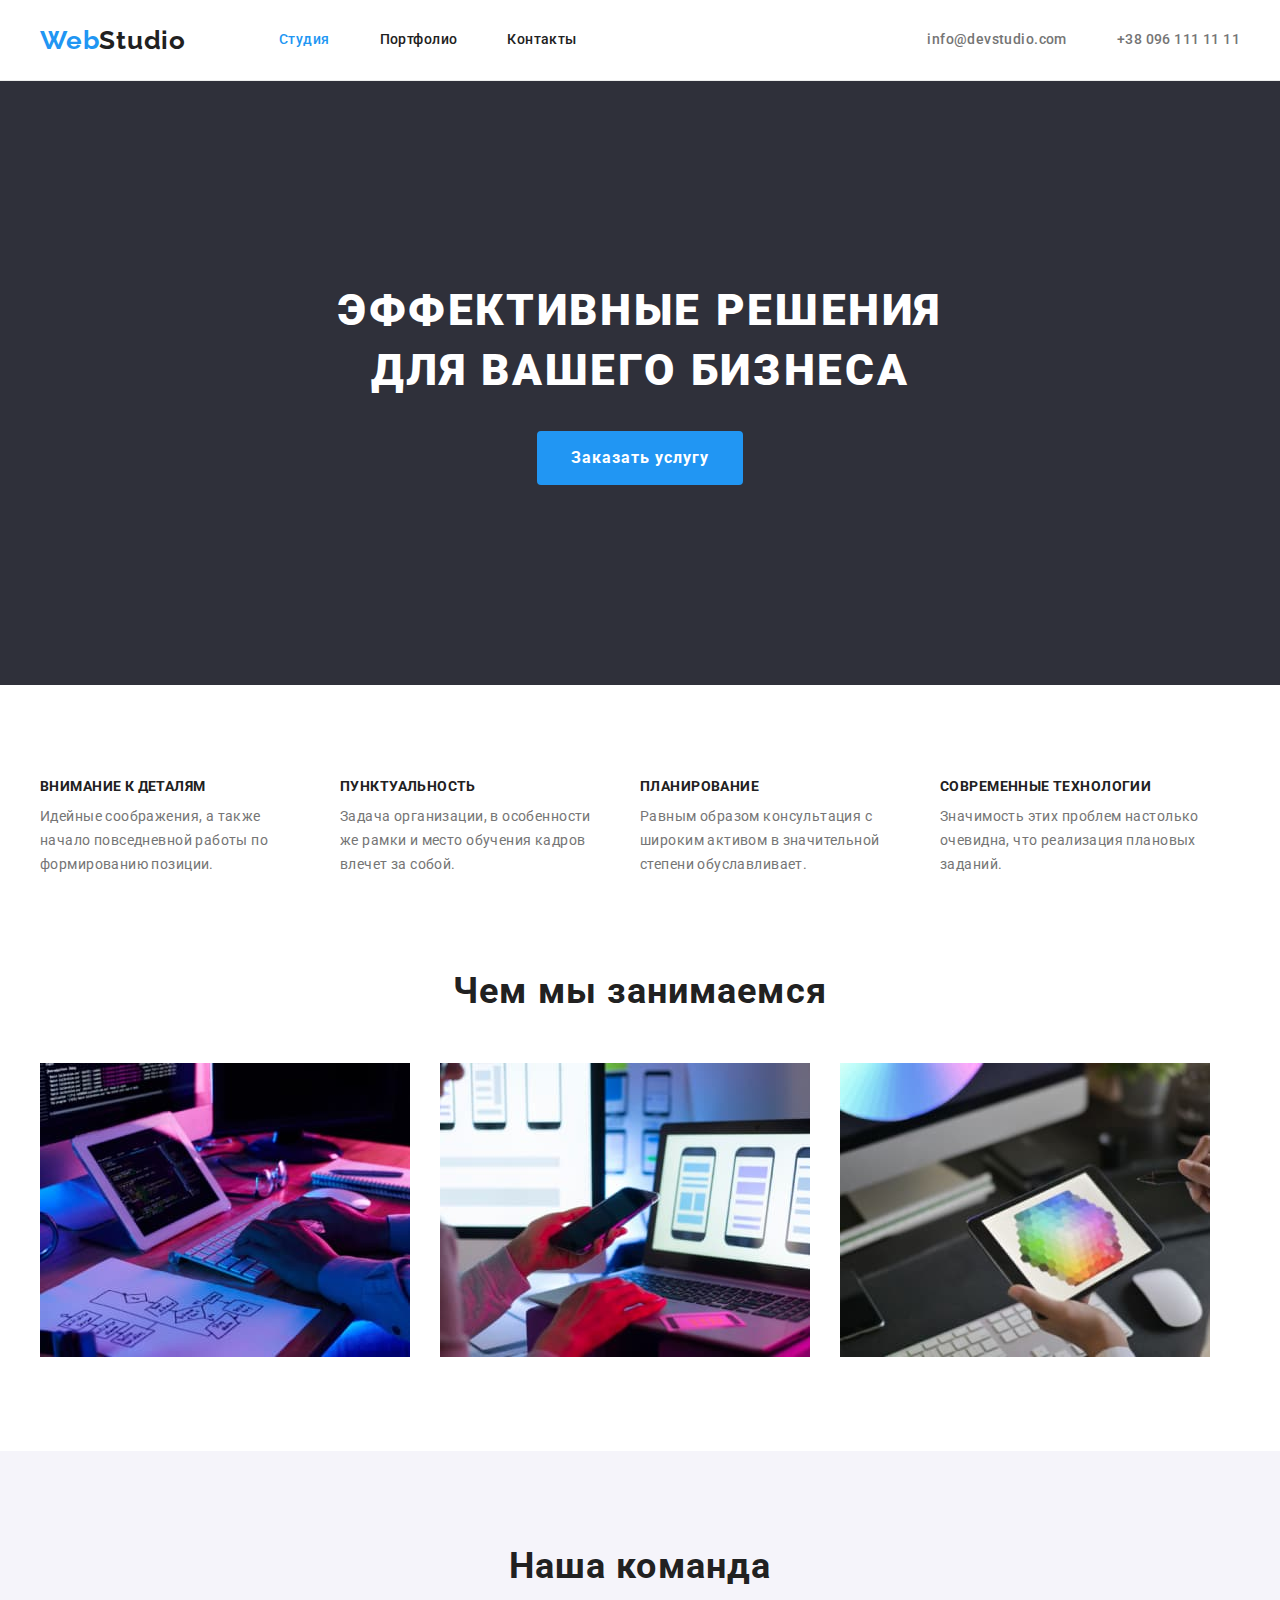
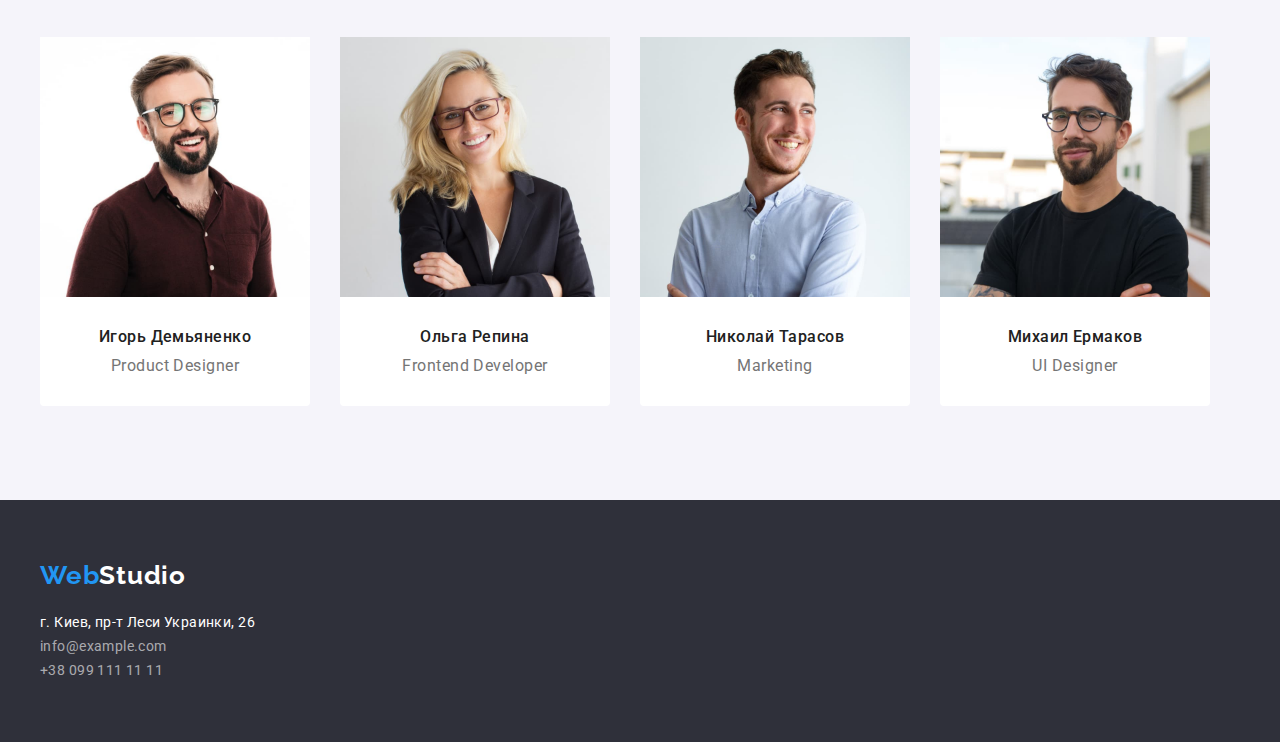
==== commit a810285b: "Дз 3" ====
--- a/index.html
+++ b/index.html
@@ -20,7 +20,7 @@
     <section class="header">
         <div class="container head-container">
                                
-        <a href="./index.html" class="logo link"><span style="color: #2196F3;">Web</span>Studio</a>
+        <a href="/index.html" class="logo link"><span style="color: #2196F3;">Web</span>Studio</a>
         <nav>
         <ul class="list">
             <li class="item">
@@ -68,21 +68,21 @@
             <div class="container container-advant">
             <h2 class="title visually-hidden">Особенности студии</h2>
             
-            <ul class="list">
+            <ul class="list advant">
                 <li class="advant-items">
                     <h3 class="advant-title">Внимание к деталям</h3>
                     <p>Идейные соображения, а также начало повседневной работы по формированию позиции.</p>
                 </li>
             </ul>
 
-            <ul class="list">
+            <ul class="list advant">
                 <li class="advant-items">
                     <h3 class="advant-title">Пунктуальность</h3>
                     <p>Задача организации, в особенности же рамки и место обучения кадров влечет за собой.</p>
                 </li>
             </ul> 
 
-            <ul class="list">
+            <ul class="list advant">
                 <li class="advant-items">
                     <h3 class="advant-title">Планирование</h3>
                     <p>Равным образом консультация с широким активом в значительной степени обуславливает.</p>
@@ -90,7 +90,7 @@
                 
             </ul> 
 
-            <ul class="list">
+            <ul class="list advant">
                 <li class="advant-items">
                     <h3 class="advant-title">Современные технологии</h3>
                     <p>Значимость этих проблем настолько очевидна, что реализация плановых заданий.</p>
@@ -104,13 +104,13 @@
             <div class="container">
             <h2 class="section-title">Чем мы занимаемся</h2>
             <ul class="list">
-                <li>
+                <li class="directions">
                     <img src="images/box1.jpg" alt="Веб дизайнер пишет код, видны только руки и компьютер с планшетом" width="370" class="img">
-                </li>
-                <li>
+                </li> 
+                <li class="directions">
                     <img src="images/box2.jpg" alt="Веб дизайнер держит в руках телефон, на экране ноутбука есть три вида дизайна мобильного приложения для сайта" width="370" class="img">   
                 </li>
-                <li>
+                <li class="directions">
                     <img src="images/box3.jpg" alt="Веб дизайнер держит планшет с изображением палитры цветов" width="370" class="img">
                 </li>
             </ul>
@@ -121,7 +121,7 @@
         <section class="section team">
             <div class="container">
             <h2 class="section-title">Наша команда</h2>
-            <ul class="list">
+            <ul class="list images">
                 <li class="images">
                     <img src="images/imgдемьяненко.jpg" alt="Фото Игоря Демьяненко" width="270">
                     <div class="teams">
--- a/css/styles.css
+++ b/css/styles.css
@@ -40,7 +40,7 @@
 
 /*Шапка сайту*/
 
-.container.head-container {
+.header {
   border-bottom: solid 1px #ececec;
 }
 
@@ -127,9 +127,8 @@
   margin-bottom: 0;
 }
 
-.ul {
-  margin-left: 0;
-  margin-right: 0;
+ul {
+  padding-left: 0;
 }
 
 .visually-hidden {
@@ -190,7 +189,6 @@
   letter-spacing: 0.06em;
 
   border: 2px solid var(--accent-color);
-  /*margin-bottom: 200px;*/
   margin-left: auto;
   margin-right: auto;
   min-width: 200px;
@@ -218,16 +216,24 @@
   padding: 6px 22px;
   border-color: #eeeeee;
 
+  display: flex;
+  align-items: center;
   margin-bottom: 34px;
+}
+
+.btn-item {
+  height: 38px;
+}
+
+.btn-list {
+  justify-content: center;
+  padding-top: 100px;
+  margin-bottom: 50px;
 }
 
 .btn-item:not(:last-child) {
   margin-right: 8px;
 }
-
-/*.btn.secondary:not(:last-child) {
-  margin-right: 8px;
-}*/
 
 .btn:focus,
 .btn:hover {
@@ -255,9 +261,12 @@
   display: flex;
 }
 
-.list .advant-items {
+.list.advant:not(:last-child) {
   margin-right: 30px;
-  margin-left: 0;
+}
+
+.advant-items {
+  width: 270px;
 }
 
 .advant-title {
@@ -267,10 +276,6 @@
   margin-bottom: 10px;
 }
 
-/*.advant {
-  margin-bottom: 94px;
-}*/
-
 .advant-title,
 .list-title {
   font-weight: 700;
@@ -281,6 +286,10 @@
 
 .section.advant {
   padding-bottom: 0;
+}
+
+.directions:not(:last-child) {
+  margin-right: 30px;
 }
 
 .section.team {
@@ -301,15 +310,10 @@
   text-transform: none;
 }
 
-.works-item {
-  margin-bottom: 30px;
-}
-
 .list {
   display: flex;
 
   list-style: none;
-  padding-inline-start: 0;
 }
 
 .team-title,
@@ -338,10 +342,17 @@
 
 .images {
   margin-right: 30px;
-  border: solid 1px #ffffff; /* !!!!!!!*/
+}
+
+.teams {
+  border: 1px solid #ffffff;
+  border-top: none;
   border-bottom-right-radius: 4px;
   border-bottom-left-radius: 4px;
-  box-shadow: rgba(0, 0, 0, 0.14); /*!!!!!!!*/
+}
+
+.images:last-child {
+  margin-right: 0;
 }
 
 .link {
@@ -356,15 +367,14 @@
   font-weight: 400;
 }*/
 
-.btn-list {
-  justify-content: center;
-  padding-top: 100px;
-  margin-bottom: 56px;
-}
-
 .section.works {
   padding-top: 0;
 }
+
+/*.work-list.list {
+  margin-right: -30px;
+  margin-bottom: -30px;
+}*/
 
 .work-list .variaty {
   font-size: 16px;
@@ -375,12 +385,25 @@
 .works-container {
   display: flex;
   align-items: center;
-  justify-content: space-between;
   flex-wrap: wrap;
 }
+
+.works-item:not(:nth-child(3n)) {
+  margin-right: 30px;
+}
+
+.works-item {
+  margin-bottom: 30px;
+}
+
+/*.works-item:nth-of-type(3n) {
+  margin-right: 0;
+}*/
 
 .portfolio-item {
   padding: 20px 24px;
+  border: 1px solid #eeeeee;
+  border-top: none;
 }
 
 /*.list-title,
@@ -401,11 +424,12 @@
   display: block;
   padding-top: 60px;
   margin-bottom: 20px;
+  margin-right: 0;
 }
 
 .footer-list {
   list-style: none;
-  padding-inline-start: 0;
+
   padding-bottom: 60px;
 }
 
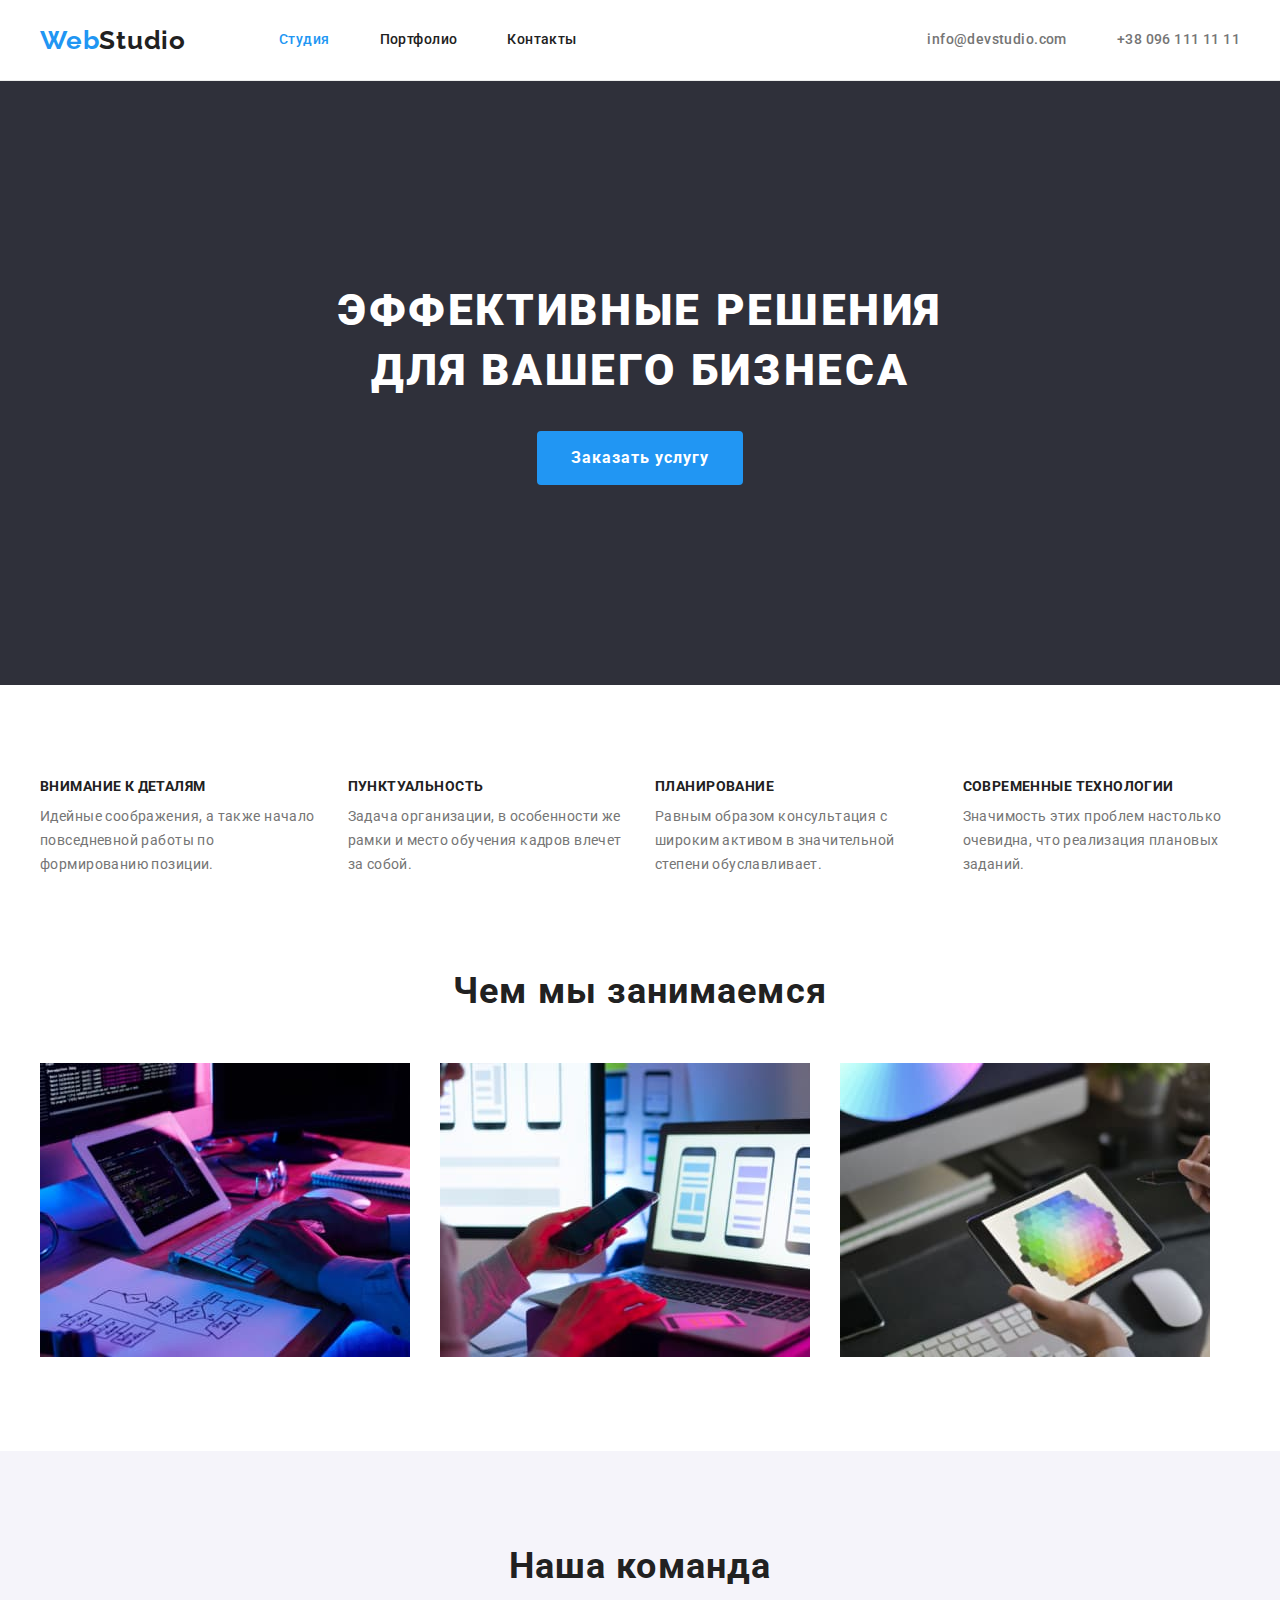
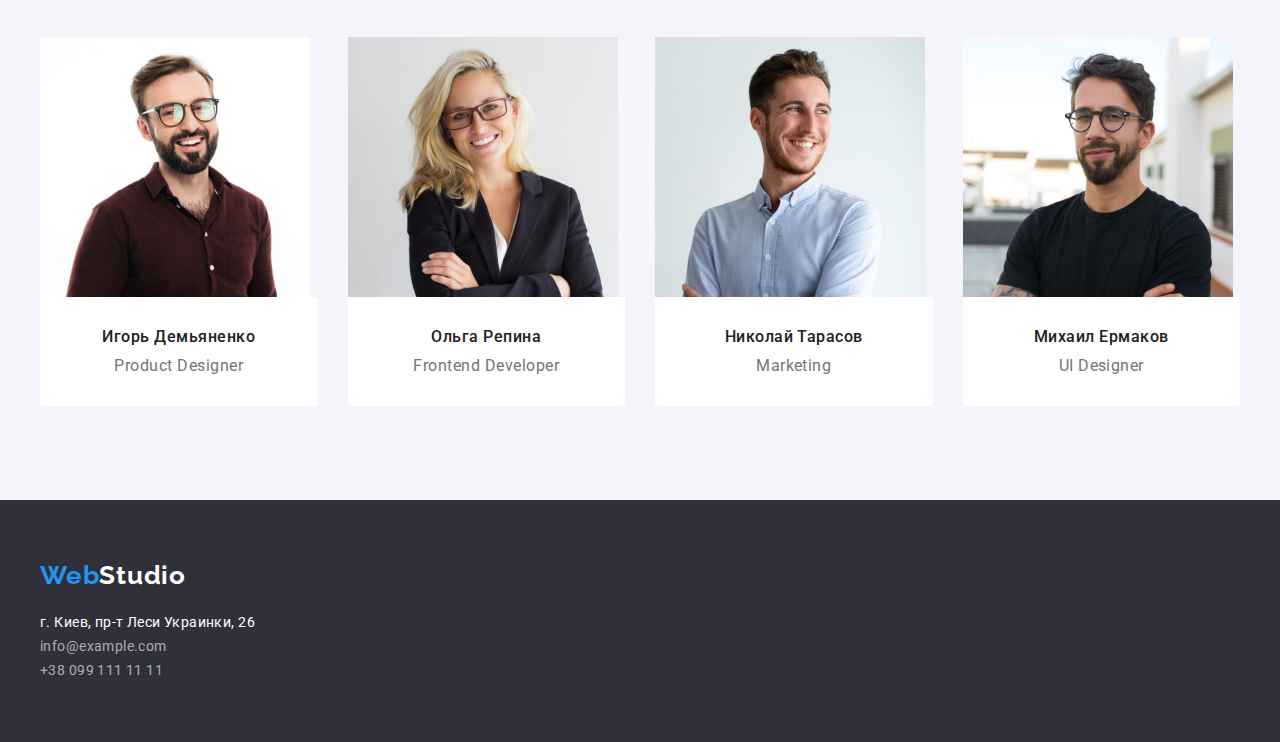
==== commit bb399122: "flex-basis" ====
--- a/index.html
+++ b/index.html
@@ -18,7 +18,7 @@
     <!--Шапка сайта-->
     <header>
     <section class="header">
-        <div class="container head-container">
+        <div class="container header-container">
                                
         <a href="/index.html" class="logo link"><span style="color: #2196F3;">Web</span>Studio</a>
         <nav>
@@ -66,31 +66,27 @@
         <!--Особенности студии-->
         <section class="section advant">
             <div class="container container-advant">
-            <h2 class="title visually-hidden">Особенности студии</h2>
-            
+            <h2 class="title visually-hidden">Особенности студии</h2>            
             <ul class="list advant">
                 <li class="advant-items">
                     <h3 class="advant-title">Внимание к деталям</h3>
                     <p>Идейные соображения, а также начало повседневной работы по формированию позиции.</p>
                 </li>
-            </ul>
+            <!--</ul>-->
 
-            <ul class="list advant">
+            <!--<ul class="list advant">-->
                 <li class="advant-items">
                     <h3 class="advant-title">Пунктуальность</h3>
                     <p>Задача организации, в особенности же рамки и место обучения кадров влечет за собой.</p>
                 </li>
-            </ul> 
+             
 
-            <ul class="list advant">
+            <!--<ul class="list advant">-->
                 <li class="advant-items">
                     <h3 class="advant-title">Планирование</h3>
                     <p>Равным образом консультация с широким активом в значительной степени обуславливает.</p>
-                </li>
-                
-            </ul> 
-
-            <ul class="list advant">
+                </li>             
+                        <!---<ul class="list advant">-->
                 <li class="advant-items">
                     <h3 class="advant-title">Современные технологии</h3>
                     <p>Значимость этих проблем настолько очевидна, что реализация плановых заданий.</p>
--- a/css/styles.css
+++ b/css/styles.css
@@ -1,7 +1,3 @@
-/*html {
-  box-sizing: border-box;
-}*/
-
 :root {
   --primary-text-color: #757575;
   --title-text-color: #212121;
@@ -38,13 +34,13 @@
   padding-bottom: 94px;
 }
 
-/*Шапка сайту*/
+/*   Шапка сайту   */
 
 .header {
   border-bottom: solid 1px #ececec;
 }
 
-.head-container {
+.header-container {
   display: flex;
   align-items: center;
 }
@@ -116,7 +112,8 @@
   color: var(--accent-color);
 }
 
-/*Основний контент*/
+/*  Сброс
+Основний контент  */
 
 h1,
 h2,
@@ -144,6 +141,8 @@
   overflow: hidden;
 }
 
+/*   Банер   */
+
 .baner-title {
   color: var(--primary-white-color);
   cursor: pointer;
@@ -161,9 +160,9 @@
 .baner {
   background-color: var(--dark-background-color);
   text-align: center;
-
-  /*display: inline-block; !!!! */
-}
+}
+
+/*   Кнопки   */
 
 .btn {
   cursor: pointer;
@@ -173,7 +172,6 @@
   text-align: center;
   font-size: 16px;
 
-  /*display: inline-block; !!!! */
   border-radius: 4px;
   text-align: center;
 }
@@ -242,6 +240,8 @@
   border-color: var(--accent-color);
 }
 
+/*   Заголовки   */
+
 .section-title,
 .list-title {
   color: var(--title-text-color);
@@ -257,9 +257,34 @@
   margin-bottom: 50px;
 }
 
-.container-advant {
-  display: flex;
-}
+/*   Зображення, фото   */
+
+img {
+  display: block;
+  max-width: 100%;
+  height: auto;
+}
+
+/*   Чем мы занимаемся   */
+
+.directions:not(:last-child) {
+  margin-right: 30px;
+}
+
+/*   Особенности студии   */
+
+.list.advant {
+  display: flex;
+  margin-right: -30px;
+}
+
+.advant-items {
+  margin-right: 30px;
+  flex-basis: calc((100% - 120px) / 4);
+}
+
+/*
+або
 
 .list.advant:not(:last-child) {
   margin-right: 30px;
@@ -267,7 +292,7 @@
 
 .advant-items {
   width: 270px;
-}
+}*/
 
 .advant-title {
   color: var(--title-text-color);
@@ -288,9 +313,7 @@
   padding-bottom: 0;
 }
 
-.directions:not(:last-child) {
-  margin-right: 30px;
-}
+/*   Наша команда   */
 
 .section.team {
   background-color: var(--secondary-background-color);
@@ -328,20 +351,24 @@
   padding-bottom: 30px;
 }*/
 
-img {
-  display: block;
-  max-width: 100%;
-  height: auto;
-}
-
 .team-title {
   color: var(--title-text-color);
   font-weight: 500;
   margin-bottom: 10px;
 }
 
+/*.images:last-child {
+  margin-right: 0;
+}*/
+
+.list.images {
+  display: flex;
+  margin-right: -30px;
+}
+
 .images {
   margin-right: 30px;
+  flex-basis: calc((100% - 90px) / 4);
 }
 
 .teams {
@@ -351,30 +378,19 @@
   border-bottom-left-radius: 4px;
 }
 
-.images:last-child {
-  margin-right: 0;
-}
-
 .link {
   text-decoration: none;
 }
 
+/*   Секція Портфоліо   */
+
 .variaty {
   color: var(--primary-text-color);
 }
 
-/*.team-position {
-  font-weight: 400;
-}*/
-
 .section.works {
   padding-top: 0;
 }
-
-/*.work-list.list {
-  margin-right: -30px;
-  margin-bottom: -30px;
-}*/
 
 .work-list .variaty {
   font-size: 16px;
@@ -382,13 +398,7 @@
   letter-spacing: 0.03em;
 }
 
-.works-container {
-  display: flex;
-  align-items: center;
-  flex-wrap: wrap;
-}
-
-.works-item:not(:nth-child(3n)) {
+/*.works-item:not(:nth-child(3n)) {
   margin-right: 30px;
 }
 
@@ -399,6 +409,20 @@
 /*.works-item:nth-of-type(3n) {
   margin-right: 0;
 }*/
+
+.work-list {
+  display: flex;
+  align-items: center;
+  flex-wrap: wrap;
+  margin-right: -30px;
+  margin-bottom: -30px;
+}
+
+.works-item {
+  margin-right: 30px;
+  margin-bottom: 30px;
+  flex-basis: calc((100% - 90px) / 3);
+}
 
 .portfolio-item {
   padding: 20px 24px;
@@ -406,15 +430,7 @@
   border-top: none;
 }
 
-/*.list-title,
-.variaty {
-  margin-bottom: 4px;
-}
-.work-list .img {
-  margin-bottom: 20px;   !!!!!
-} */
-
-/*footer*/
+/*   footer   */
 
 .footer {
   background-color: var(--dark-background-color);
@@ -446,8 +462,6 @@
 .contacts {
   font-style: normal;
   text-decoration: none;
-
-  /*margin-bottom: 9px;  !!!!!*/
 }
 
 .address,
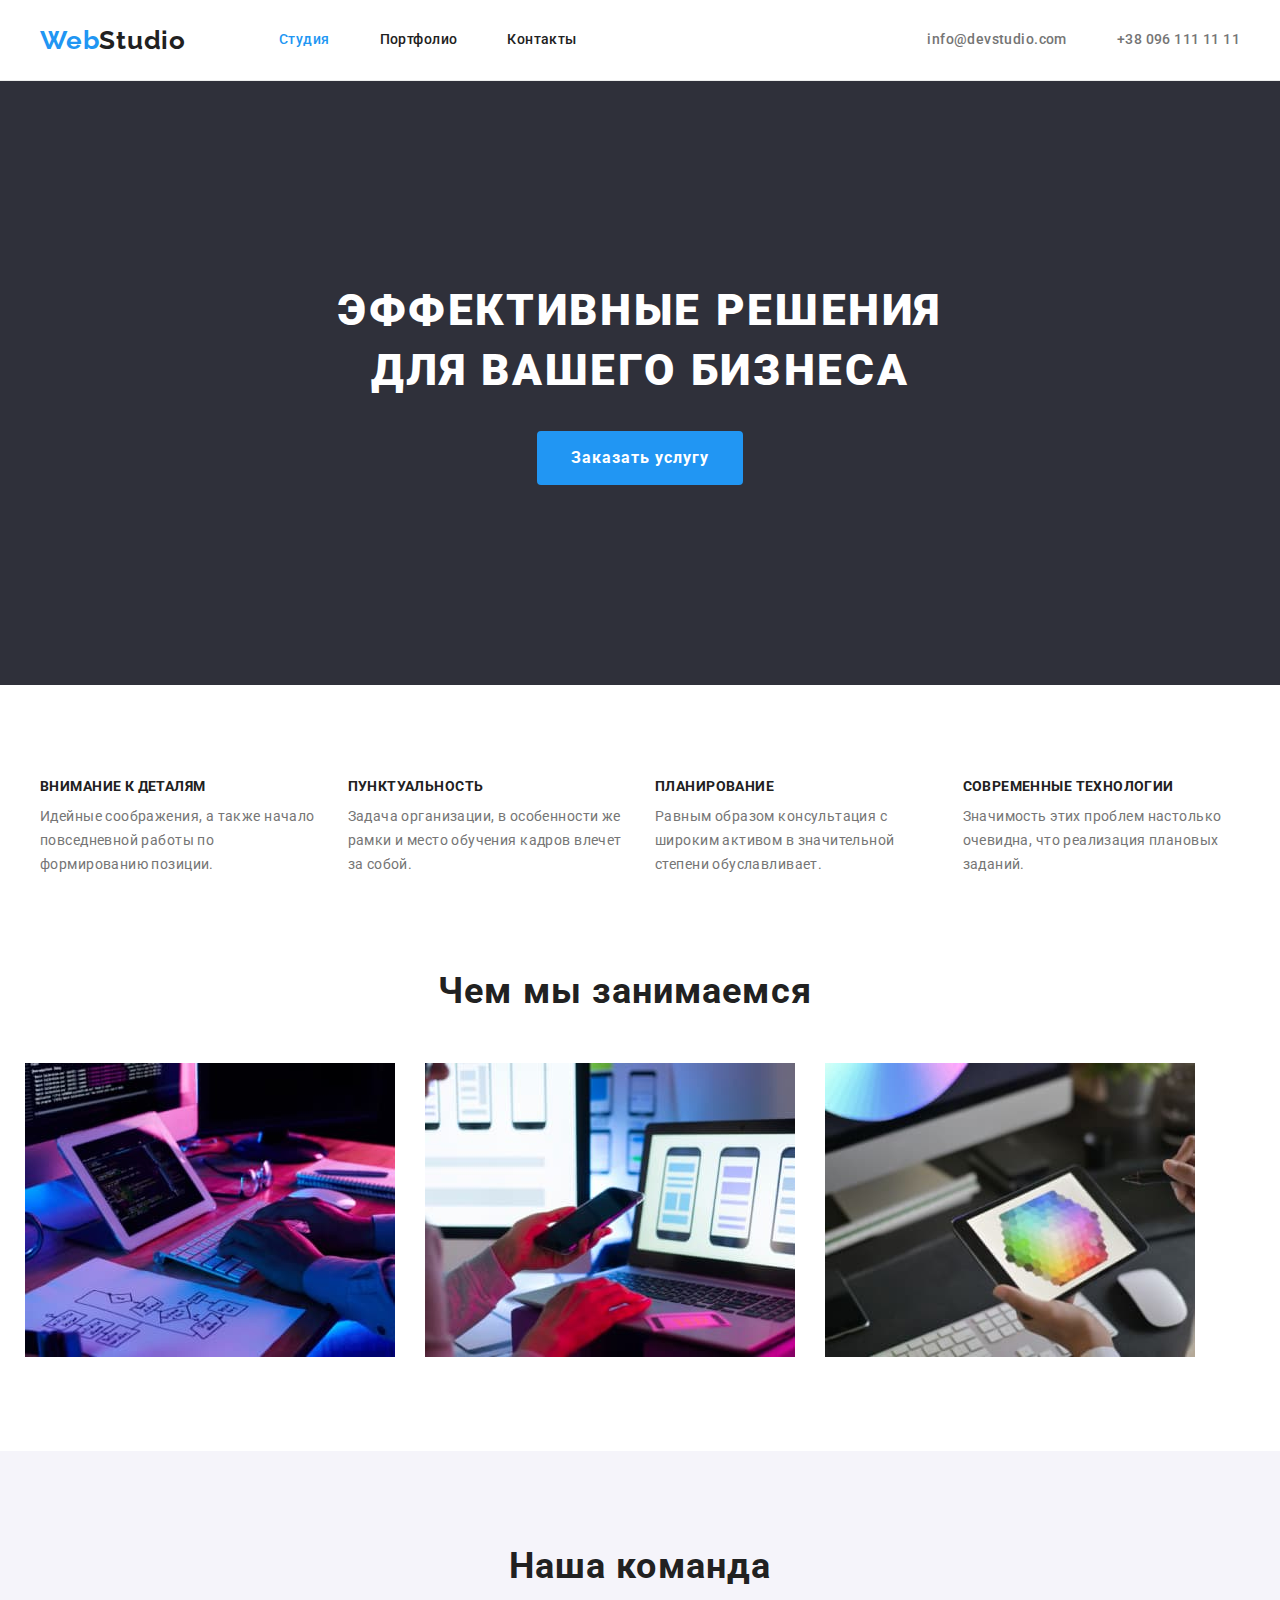
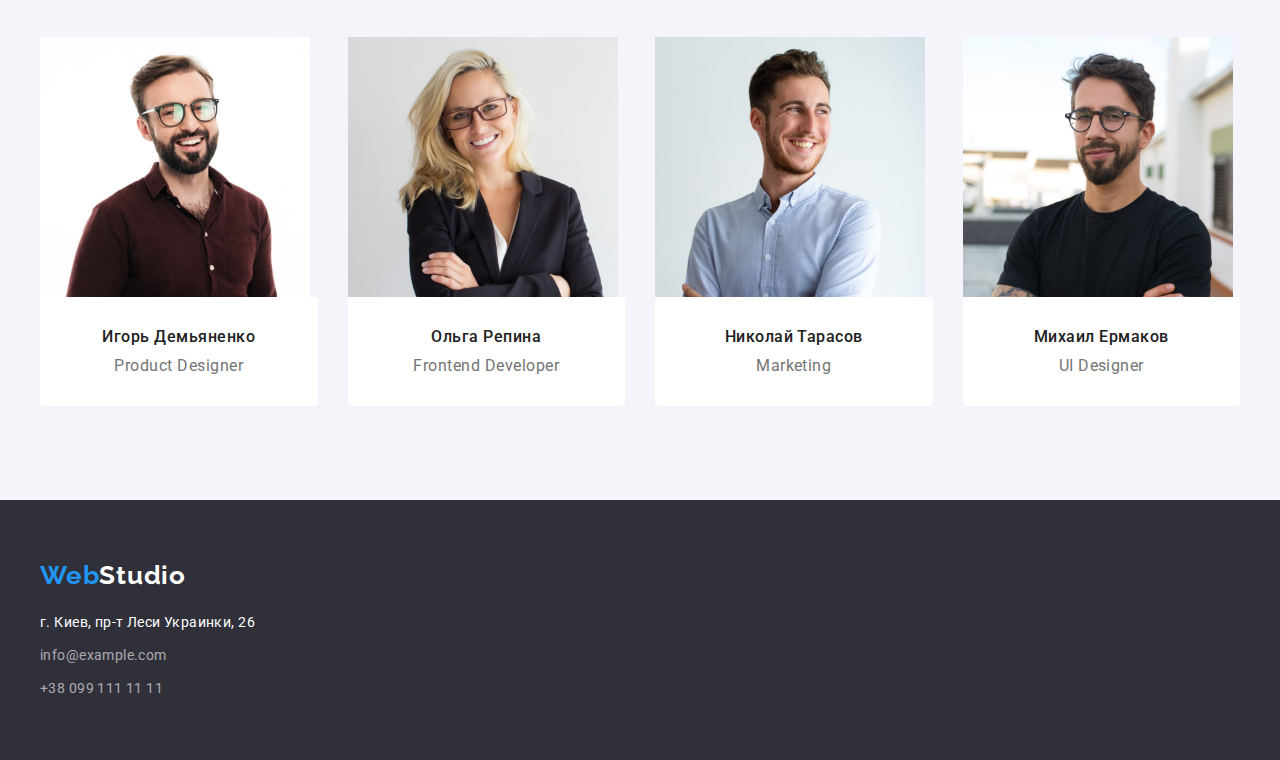
==== commit 44adb118: "Кінцеві правки" ====
--- a/index.html
+++ b/index.html
@@ -17,9 +17,7 @@
 <body>
     <!--Шапка сайта-->
     <header>
-    <section class="header">
-        <div class="container header-container">
-                               
+        <div class="container">                               
         <a href="/index.html" class="logo link"><span style="color: #2196F3;">Web</span>Studio</a>
         <nav>
         <ul class="list">
@@ -43,10 +41,8 @@
                 <a href="tel:+380961111111" class="header-item link">+38 096 111 11 11</a>
             </li>
             
-        </ul>
-        
-        </div>
-        </section>
+        </ul>        
+        </div>        
     </header>
 
     <main>
@@ -56,37 +52,31 @@
             <h1 class="baner-title">
                 Эффективные решения<br>
                 для вашего бизнеса
-            </h1>
-            <div class="button-primary">
-            <button type="button" class="btn primary">Заказать услугу</button>
-            </div>
+            </h1>            
+            <button type="button" class="btn primary">Заказать услугу</button>            
             </div>
         </section>
 
         <!--Особенности студии-->
         <section class="section advant">
-            <div class="container container-advant">
+            <div class="container">
             <h2 class="title visually-hidden">Особенности студии</h2>            
             <ul class="list advant">
                 <li class="advant-items">
                     <h3 class="advant-title">Внимание к деталям</h3>
                     <p>Идейные соображения, а также начало повседневной работы по формированию позиции.</p>
                 </li>
-            <!--</ul>-->
-
-            <!--<ul class="list advant">-->
+                        
                 <li class="advant-items">
                     <h3 class="advant-title">Пунктуальность</h3>
                     <p>Задача организации, в особенности же рамки и место обучения кадров влечет за собой.</p>
                 </li>
-             
-
-            <!--<ul class="list advant">-->
+                
                 <li class="advant-items">
                     <h3 class="advant-title">Планирование</h3>
                     <p>Равным образом консультация с широким активом в значительной степени обуславливает.</p>
                 </li>             
-                        <!---<ul class="list advant">-->
+                    
                 <li class="advant-items">
                     <h3 class="advant-title">Современные технологии</h3>
                     <p>Значимость этих проблем настолько очевидна, что реализация плановых заданий.</p>
@@ -96,7 +86,7 @@
         </section>
 
         <!--Чем мы занимаемся-->
-        <section class="section">
+        <section class="section directions">
             <div class="container">
             <h2 class="section-title">Чем мы занимаемся</h2>
             <ul class="list">
@@ -148,22 +138,20 @@
                 </li>
             </ul>
             </div>
-        </section>
-
-        
+        </section>     
 
 
     </main>
 
-    <footer class="footer">
+    <footer>
         <div class="container">
         <a href="/index.html" class="logo"><span style="color: #2196f3;">Web</span>Studio</a>
         <address>
             <ul class="footer-list">
-                <li>
+                <li class="address-item">
                     <a href="" class="address">г. Киев, пр-т Леси Украинки, 26</a>
                 </li>
-                <li>
+                <li class="mail-item">
                     <a href="mailto:info@example.com" class="contacts">info@example.com</a>
                 </li>
                 <li>
--- a/css/styles.css
+++ b/css/styles.css
@@ -36,11 +36,11 @@
 
 /*   Шапка сайту   */
 
-.header {
+header {
   border-bottom: solid 1px #ececec;
 }
 
-.header-container {
+header .container {
   display: flex;
   align-items: center;
 }
@@ -153,13 +153,14 @@
   letter-spacing: 0.06em;
   text-transform: uppercase;
 
-  padding-top: 200px;
   margin-bottom: 30px;
 }
 
 .baner {
   background-color: var(--dark-background-color);
   text-align: center;
+  padding-top: 200px;
+  padding-bottom: 200px;
 }
 
 /*   Кнопки   */
@@ -172,6 +173,7 @@
   text-align: center;
   font-size: 16px;
 
+  border: transparent;
   border-radius: 4px;
   text-align: center;
 }
@@ -193,10 +195,6 @@
   padding: 10px 32px;
 }
 
-.button-primary {
-  padding-bottom: 200px;
-}
-
 .btn.primary:focus,
 .btn.primary:hover {
   background-color: var(--btn-primary-accent-color);
@@ -219,14 +217,8 @@
   margin-bottom: 34px;
 }
 
-.btn-item {
-  height: 38px;
-}
-
 .btn-list {
   justify-content: center;
-  padding-top: 100px;
-  margin-bottom: 50px;
 }
 
 .btn-item:not(:last-child) {
@@ -267,6 +259,10 @@
 
 /*   Чем мы занимаемся   */
 
+.section.directions {
+  padding-top: 0;
+}
+
 .directions:not(:last-child) {
   margin-right: 30px;
 }
@@ -310,7 +306,7 @@
 }
 
 .section.advant {
-  padding-bottom: 0;
+  padding-bottom: 94px;
 }
 
 /*   Наша команда   */
@@ -388,10 +384,6 @@
   color: var(--primary-text-color);
 }
 
-.section.works {
-  padding-top: 0;
-}
-
 .work-list .variaty {
   font-size: 16px;
   line-height: 1.88;
@@ -430,27 +422,35 @@
   border-top: none;
 }
 
+.works-list-title,
+.variaty {
+  margin-bottom: 4px;
+}
+
 /*   footer   */
 
-.footer {
+footer {
+  padding-top: 60px;
+  padding-bottom: 60px;
   background-color: var(--dark-background-color);
 }
 
-.footer .logo {
+/*.footer {
+  background-color: var(--dark-background-color);
+}*/
+
+footer .logo {
   display: block;
-  padding-top: 60px;
   margin-bottom: 20px;
   margin-right: 0;
 }
 
 .footer-list {
   list-style: none;
-
-  padding-bottom: 60px;
 }
 
 .address,
-.footer .logo {
+footer .logo {
   color: var(--primary-white-color);
 }
 
@@ -464,8 +464,8 @@
   text-decoration: none;
 }
 
-.address,
-.mail {
+.address-item,
+.mail-item {
   margin-bottom: 9px;
 }
 
